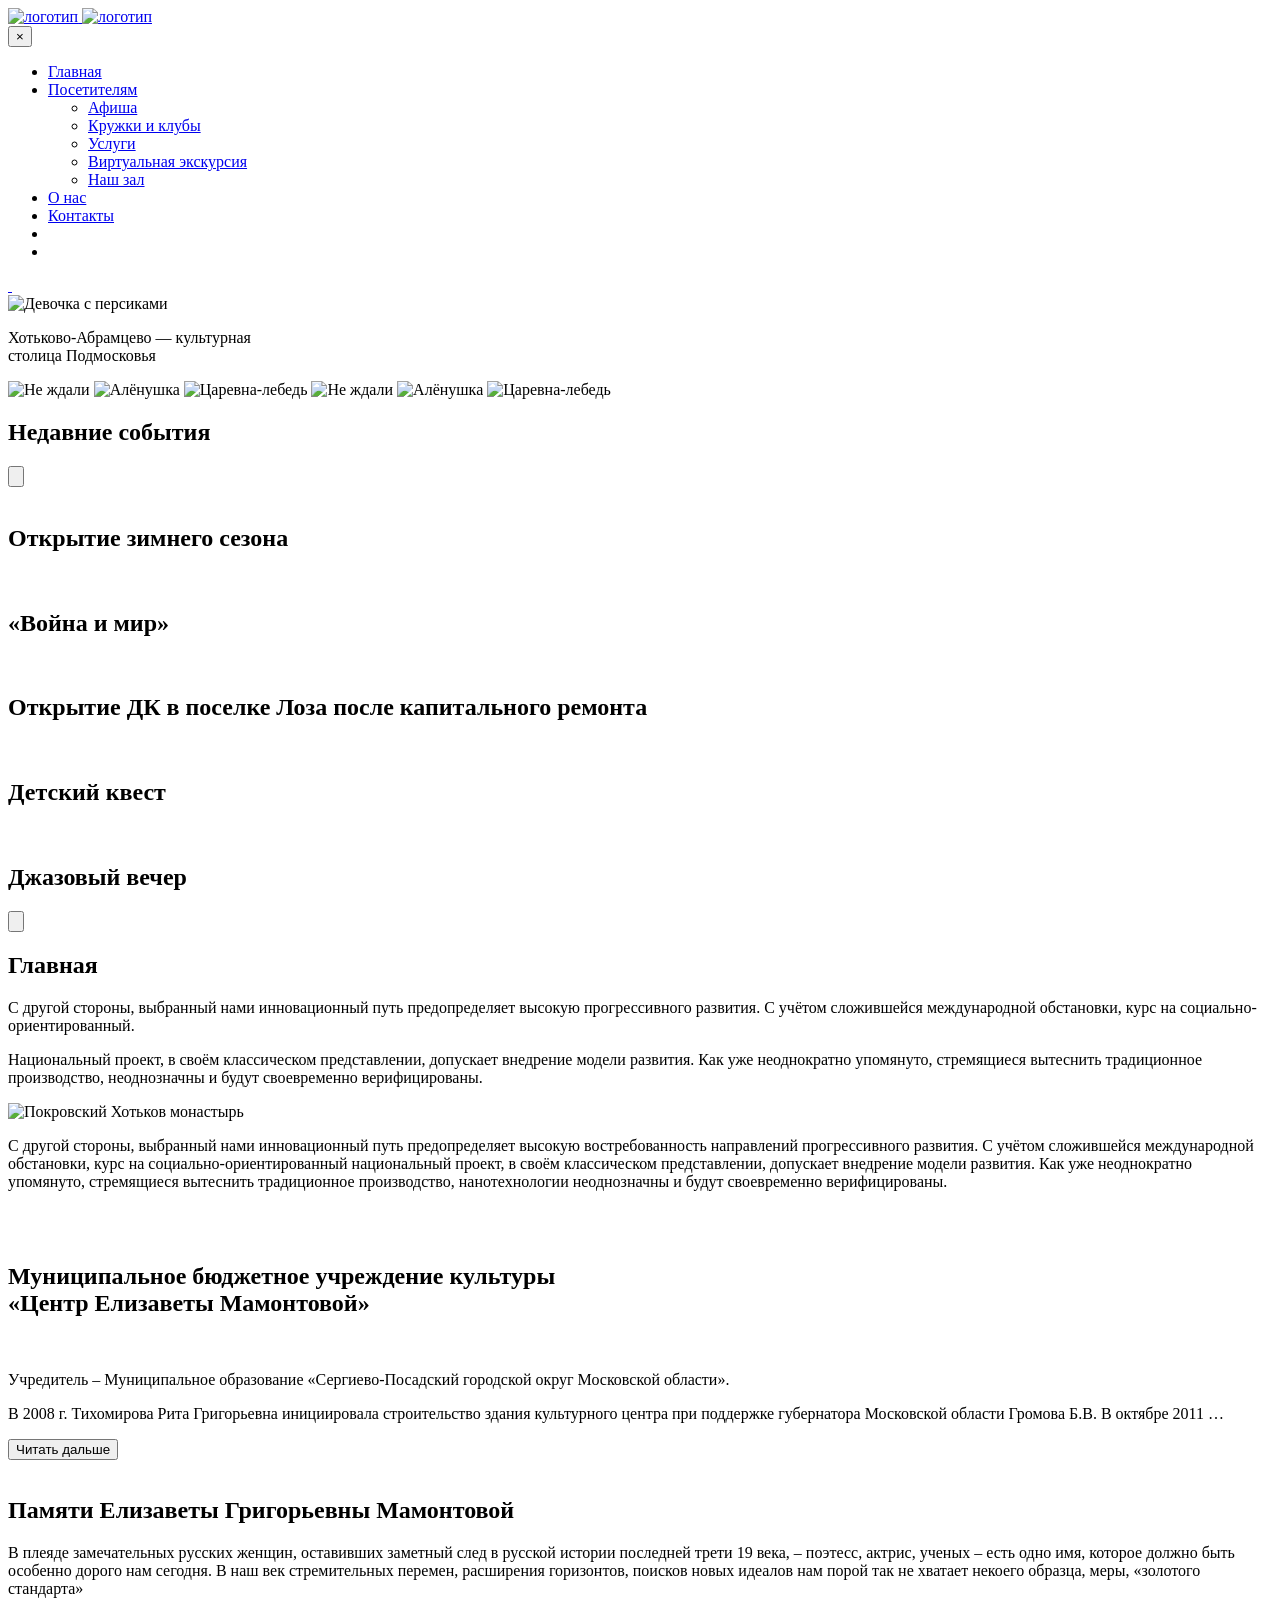
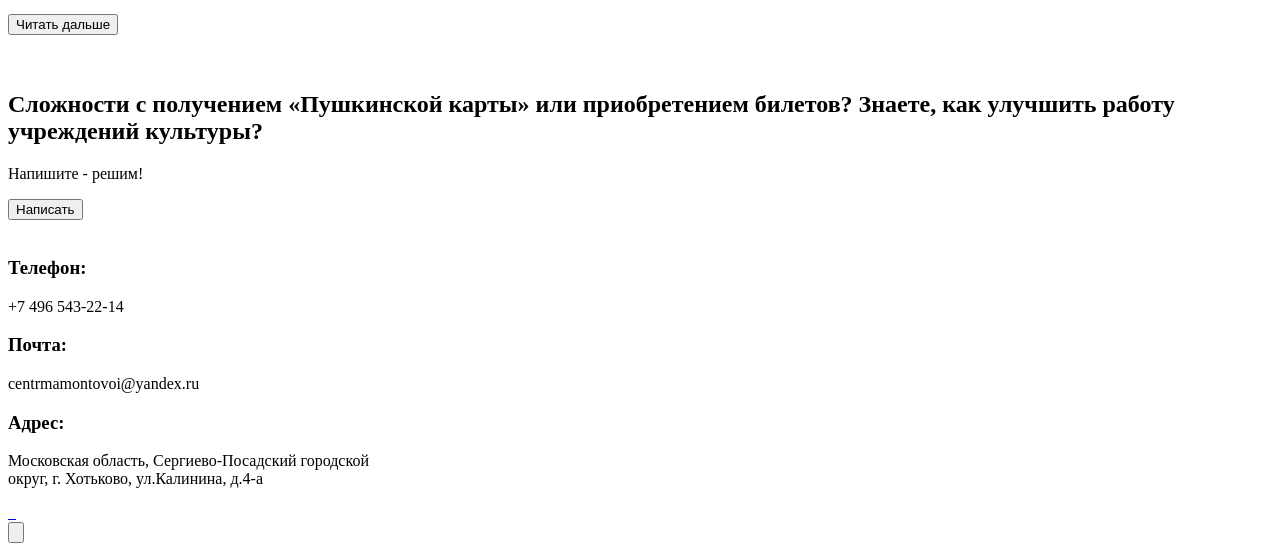
==== index.html @ f18469e9 "Add files via upload" ====
<!DOCTYPE html>
<html lang="ru">
<head>
    <meta charset="UTF-8">
    <meta name="viewport" content="width=device-width, initial-scale=1.0">
    <link rel="stylesheet" href="/dist/css/reset.css">
    <link rel="stylesheet" href="/dist/css/normalize.css">
    <link rel="stylesheet" href="/dist/css/style.min.css">
    <title>Культурный центр "Елизавета Мамонтова"</title>
    <script src="js/script.js" defer></script>
</head>
<body>

    <!-- хедер -->
    <div class="main-section">
        <div class="main-section__nav-background"></div>
        <div class="hamburger">
            <span></span>
            <span></span>
            <span></span>
        </div>
        <div class="container main-section_nav-container">
            <header>
                <a href="index.html">
                    <img src="/src/icons/fullLogo.svg" alt="логотип" class="header__logo-full">
                    <img src="/src/icons/logo.svg" alt="логотип" class="header__logo-mobile">
                </a>
            </header>
            <nav class="main-section__nav nav-menu">

                <button class="nav-menu__close">×</button>

                <ul class="nav-menu__list">
                    <li class="nav-menu__list-item  nav-menu__link_active"><a href="index.html">Главная</a></li>
                    <li class="nav-menu__list-item nav-menu__dropdown">
                        <a href="#" class="nav-menu__link">Посетителям</a>
                        <ul class="nav-menu__submenu">
                            <li><a href="afisha.html">Афиша</a></li>
                            <li><a href="#">Кружки и клубы</a></li>
                            <li><a href="#">Услуги</a></li>
                            <li><a href="#">Виртуальная экскурсия</a></li>
                            <li><a href="#">Наш зал</a></li>
                        </ul>
                    </li>
                    <li class="nav-menu__list-item"><a href="#">О нас</a></li>
                    <li class="nav-menu__list-item"><a href="#">Контакты</a></li>
                    <li class="nav-menu__list-item_icon">
                        <a href="#"><img src="/src/icons/visuallyImpaired.svg" alt=""></a>
                    </li>
                    <li class="nav-menu__list-item_icon">
                        <a href="#"><img src="/src/icons/serch.svg" alt=""></a>
                    </li>
                </ul>
            </nav>
            
            <div class="header__actions">
                <a href="#" class="header__icon">
                    <img src="/src/icons/visuallyImpaired.svg" alt="">
                </a>
                <a href="#" class="header__icon">
                    <img src="/src/icons/serch.svg" alt="">
                </a>
            </div>
            
            <div class="nav-overlay"></div>
            
        </div>
    </div>

    <!-- обложка -->
    <div class="culture-section">
        <div class="culture-section__container">
            <div class="culture-section__left">
                <img src="img/ДевочкаСперсиками.png" alt="Девочка с персиками" class="culture-section__main-image">

                <div class="culture-section__content" id="cover-end">
                    <p class="culture-section__title">
                        Хотьково-Абрамцево — культурная <br> столица Подмосковья
                    </p>
                </div>
            </div>

            <div class="culture-section__right">
                <div class="culture-section__slider">
                    <img src="img/НеЖдали.png" alt="Не ждали">
                    <img src="img/Алёнушка.png" alt="Алёнушка">
                    <img src="img/Царевна-лебедь.png" alt="Царевна-лебедь">
                    
                    <img src="img/НеЖдали.png" alt="Не ждали">
                    <img src="img/Алёнушка.png" alt="Алёнушка">
                    <img src="img/Царевна-лебедь.png" alt="Царевна-лебедь">
                </div>
            </div>
        </div>
    </div>

    <!-- события -->
    <section class="events">
        <div class="events__container">

            <div class="events__header">
                <h1 class="events__title">Недавние события</h1>
            </div>

            <div class="events__slider">

                <button class="events__arrow events__arrow_left">
                    <img src="icons/КнопкаВлево.svg" alt="">
                </button>

                <div class="events__viewport">

                    <div class="events__track">

                        <div class="event-card">
                            <img src="img/ФотоСёлкой.png" alt="">
                            <div class="event-card__overlay"></div>
                            <h1 class="event-card__title">
                                Открытие зимнего сезона
                            </h1>
                        </div>

                        <div class="event-card">
                            <img src="img/ФотоСпектакля.png" alt="">
                            <div class="event-card__overlay"></div>
                            <h1 class="event-card__title">
                                «Война и мир»
                            </h1>
                        </div>

                        <div class="event-card">
                            <img src="img/ФотоДК.png" alt="">
                            <div class="event-card__overlay"></div>
                            <h1 class="event-card__title">
                                Открытие ДК в поселке Лоза после капитального ремонта
                            </h1>
                        </div>

                        <div class="event-card">
                            <img src="img/ФотоДетей.png" alt="">
                            <div class="event-card__overlay"></div>
                            <h1 class="event-card__title">
                                Детский квест
                            </h1>
                        </div>

                        <div class="event-card">
                            <img src="img/ФотоПевицы.png" alt="">
                            <div class="event-card__overlay"></div>
                            <h1 class="event-card__title">
                                Джазовый вечер
                            </h1>
                        </div>

                    </div>

                </div>

                <button class="events__arrow events__arrow_right">
                    <img src="icons/КнопкаВправо.svg" alt="">
                </button>
            </div>
        </div>
    </section>

    <!-- главная -->
     <section class="about">
        <div class="about__container">

            <div class="about__header">
                <h2 class="about__title">Главная</h2>
            </div>

            <div class="about__content">

                <div class="about__text">
                    <p>
                        С другой стороны, выбранный нами инновационный путь предопределяет высокую прогрессивного развития. С учётом сложившейся международной обстановки, курс на социально-ориентированный.
                    </p>

                    <p>
                        Национальный проект, в своём классическом представлении, допускает внедрение модели развития. Как уже неоднократно упомянуто, стремящиеся вытеснить традиционное производство,  неоднозначны и будут своевременно верифицированы.
                    </p>
                </div>

                <div class="about__image-wrapper">
                    <img
                        src="img/ПокровскийХотьковМонастырь.png"
                        alt="Покровский Хотьков монастырь"
                        class="about__image"
                    >
                </div>

            </div>

            <div class="about__bottom-text">
                <p>
                    С другой стороны, выбранный нами инновационный путь предопределяет высокую востребованность направлений прогрессивного развития. С учётом сложившейся международной обстановки, курс на социально-ориентированный национальный проект, в своём классическом представлении, допускает внедрение модели развития. Как уже неоднократно упомянуто, стремящиеся вытеснить традиционное производство, нанотехнологии неоднозначны и будут своевременно верифицированы.
                </p>
            </div>

            <img src="icons/ГолубаяЗвезда.svg" class="about__star about__star_1" alt="">
            <img src="icons/ГолубаяЗвезда.svg" class="about__star about__star_2" alt="">
            <img src="icons/ГолубаяЗвезда.svg" class="about__star about__star_3" alt="">

        </div>
    </section>

    <!-- Центр Елизаветы Мамонтовой -->
    <section class="center-info">

        <div class="center-info__bg"></div>

        <div class="center-info__container">

            <img src="icons/3полоскиСиние.svg" alt="" class="center-info__lines">

            <h2 class="center-info__title">
                Муниципальное бюджетное учреждение культуры <br> «Центр Елизаветы Мамонтовой»
            </h2>

            <div class="center-info__content">

                <div class="center-info__image-wrapper">
                    <img src="img/КЦЕлизаветаМамонтова.png" alt="" class="center-info__image">
                </div>

                <div class="center-info__text-block">

                    <p>
                        Учредитель – Муниципальное образование «Сергиево-Посадский городской округ Московской области».
                    </p>

                    <p>
                        В 2008 г. Тихомирова Рита Григорьевна инициировала строительство здания культурного центра при поддержке губернатора Московской области Громова Б.В. В октябре 2011 …
                    </p>

                    <button class="center-info__btn">
                        Читать дальше
                    </button>

                </div>

            </div>

        </div>
    </section>


    <!-- Памяти Елизаветы Мамонтовой -->
    <section class="memory">

        <div class="memory__bg"></div>

        <div class="memory__container">

            <img src="icons/3полоскиКоричневые.svg" alt="" class="memory__lines">

            <h2 class="memory__title">
                Памяти Елизаветы Григорьевны Мамонтовой
            </h2>

            <div class="memory__content">

                <div class="memory__text-wrapper">

                    <div class="memory__text">
                        <p>
                            В плеяде замечательных русских женщин, оставивших заметный след в русской истории последней трети 19 века, – поэтесс, актрис, ученых – есть одно имя, которое должно быть особенно дорого нам сегодня. В наш век стремительных перемен, расширения горизонтов, поисков новых идеалов нам порой так не хватает некоего образца, меры, «золотого стандарта»
                        </p>
                    </div>

                    <button class="memory__btn">
                        Читать дальше
                    </button>

                </div>

                <div class="memory__image-wrapper">

                    <img src="icons/ДекоративныйЦветок.svg" alt="" class="memory__flower">

                    <img src="img/ПортретЕлизаветыМамонтовой.png" alt="" class="memory__image">

                </div>

            </div>

        </div>
    </section>


    <!-- Госуслуги -->
    <section class="feedback">

        <img src="icons/КраснаяЗвезда.svg" alt="" class="feedback__star feedback__star_1">
        <img src="icons/КраснаяЗвезда.svg" alt="" class="feedback__star feedback__star_2">

        <div class="feedback__container">

            <div class="feedback__content">

                <div class="feedback__text">

                    <h2>
                        Сложности с получением «Пушкинской карты» или приобретением билетов? Знаете, как улучшить работу учреждений культуры?
                    </h2>

                    <p>
                        Напишите - решим!
                    </p>

                    <button class="feedback__btn">
                        Написать
                    </button>

                </div>

                <div class="feedback__image">
                    <img src="img/ГосуслугиКартинка.png" alt="">
                </div>

            </div>

        </div>

    </section>


    <!-- футер -->
    <footer class="footer">

        <div class="footer__top-line"></div>

        <div class="footer__container">

            <div class="footer__contacts">

                <div class="footer__item">
                    <h3>Телефон:</h3>
                    <p>+7 496 543-22-14</p>
                </div>

                <div class="footer__item">
                    <h3>Почта:</h3>
                    <p>centrmamontovoi@yandex.ru</p>
                </div>

                <div class="footer__item">
                    <h3>Адрес:</h3>
                    <p>
                        Московская область, Сергиево-Посадский городской <br> округ, г. Хотьково, ул.Калинина, д.4-а
                    </p>
                </div>

            </div>

            <div class="footer__socials">

                <a href="#">
                    <img src="icons/vk.svg" alt="">
                </a>

                <a href="#">
                    <img src="icons/telegram.svg" alt="">
                </a>

                <a href="#">
                    <img src="icons/ok.svg" alt="">
                </a>

            </div>

        </div>

        <button class="scroll-top">
            <img src="icons/КнопкаНаверх.svg" alt="">
        </button>

    </footer>

</body>
</html>
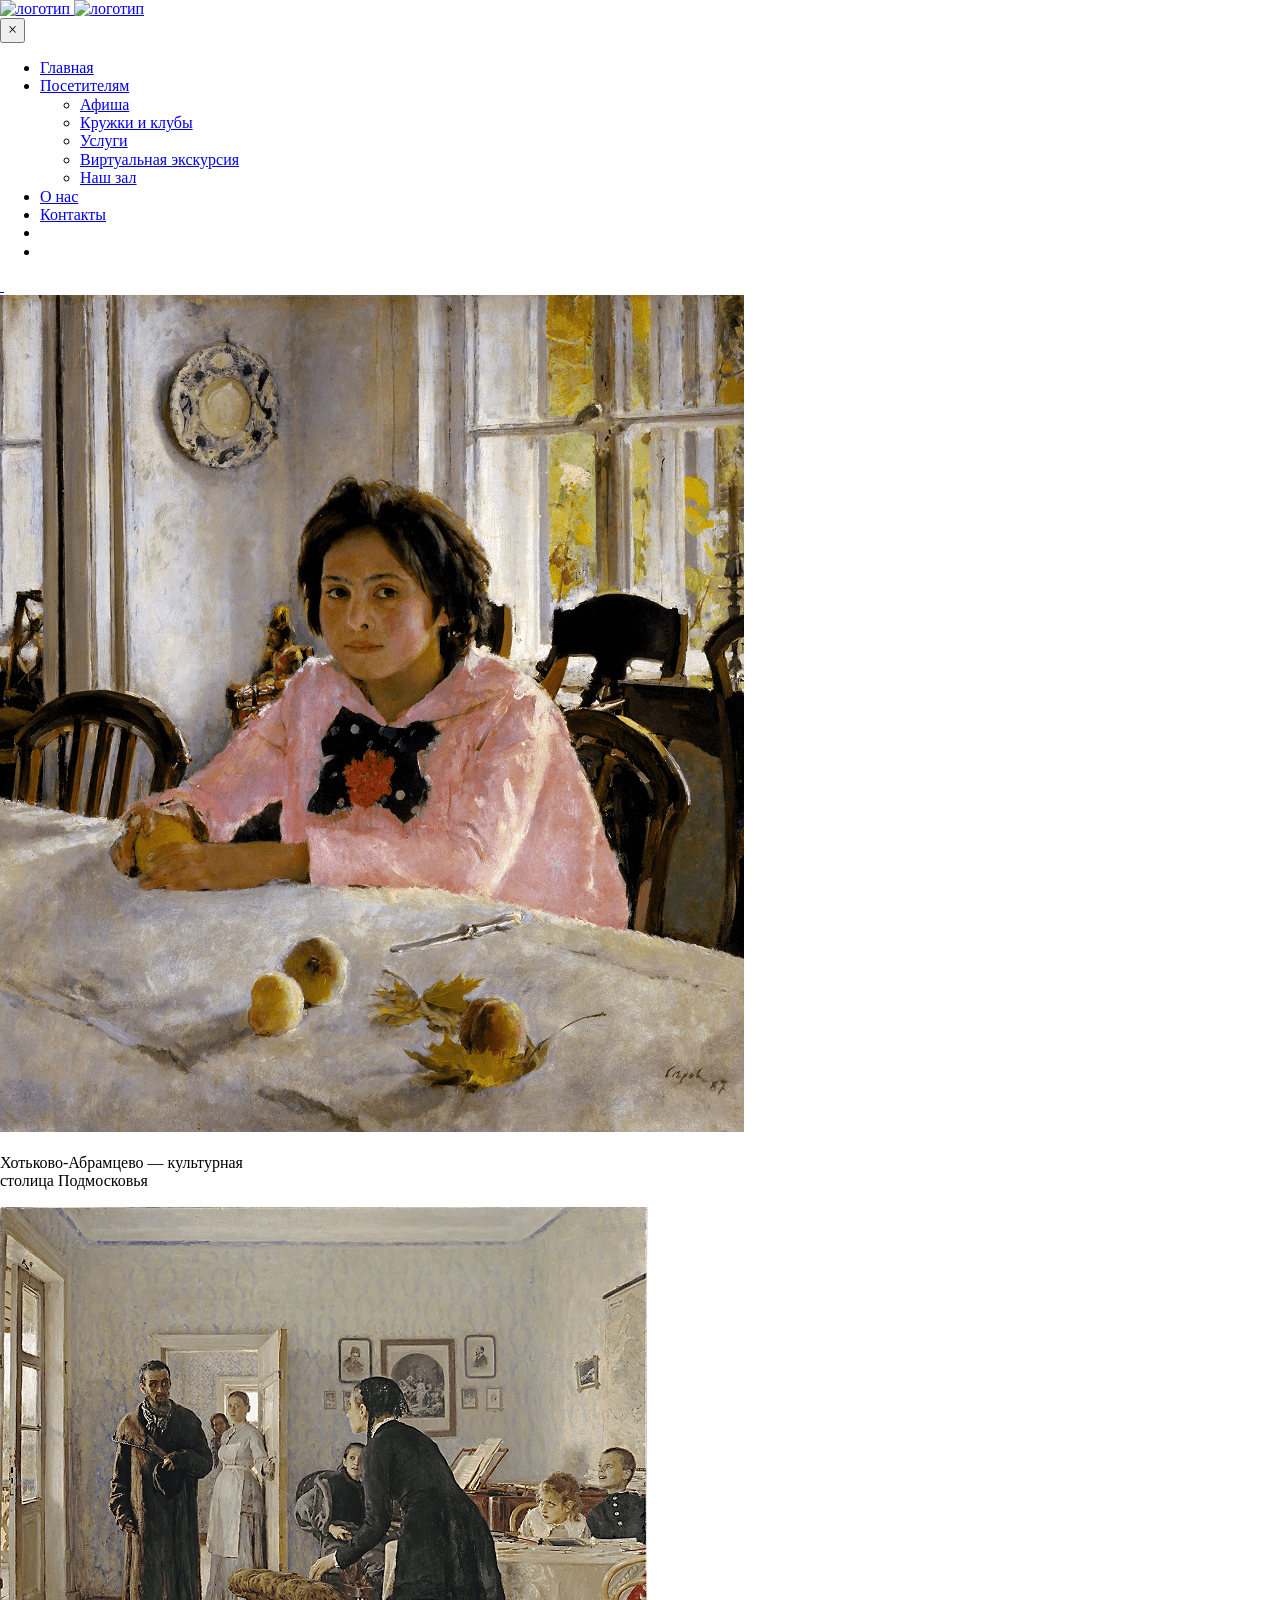
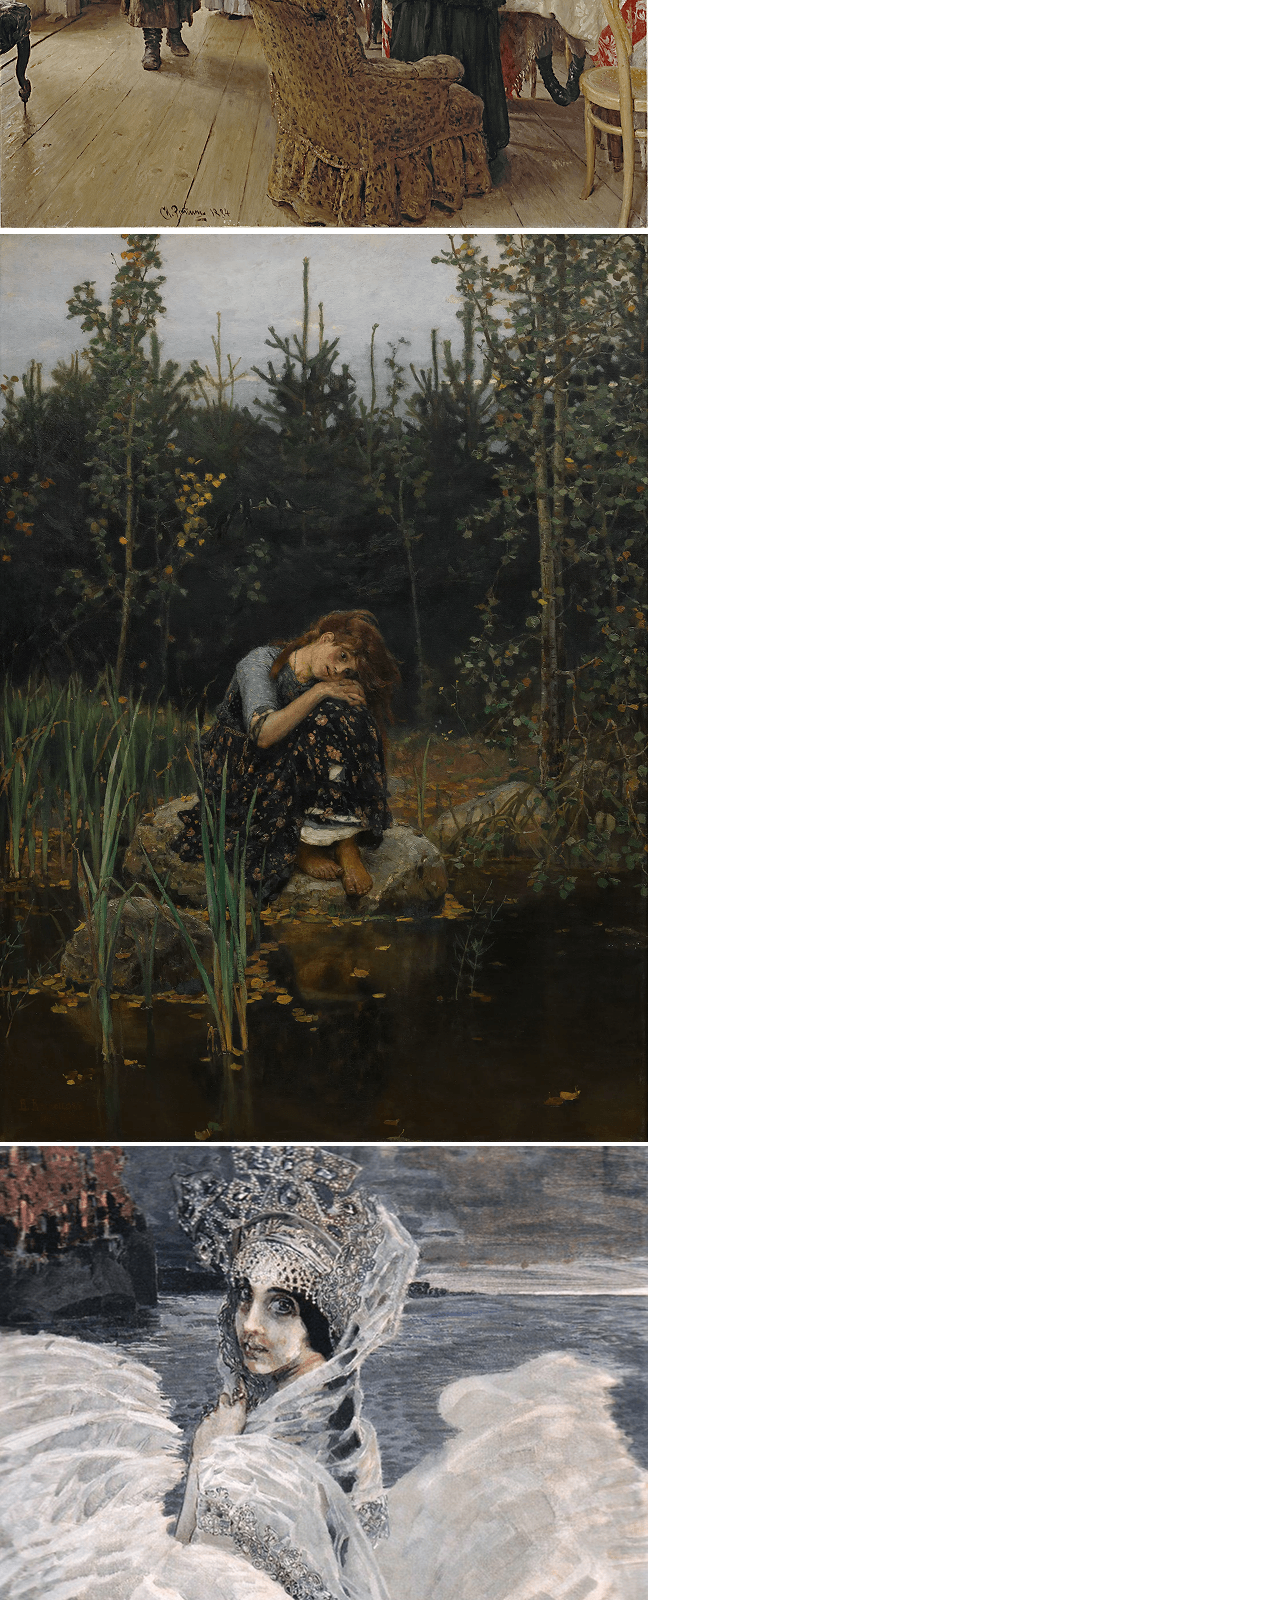
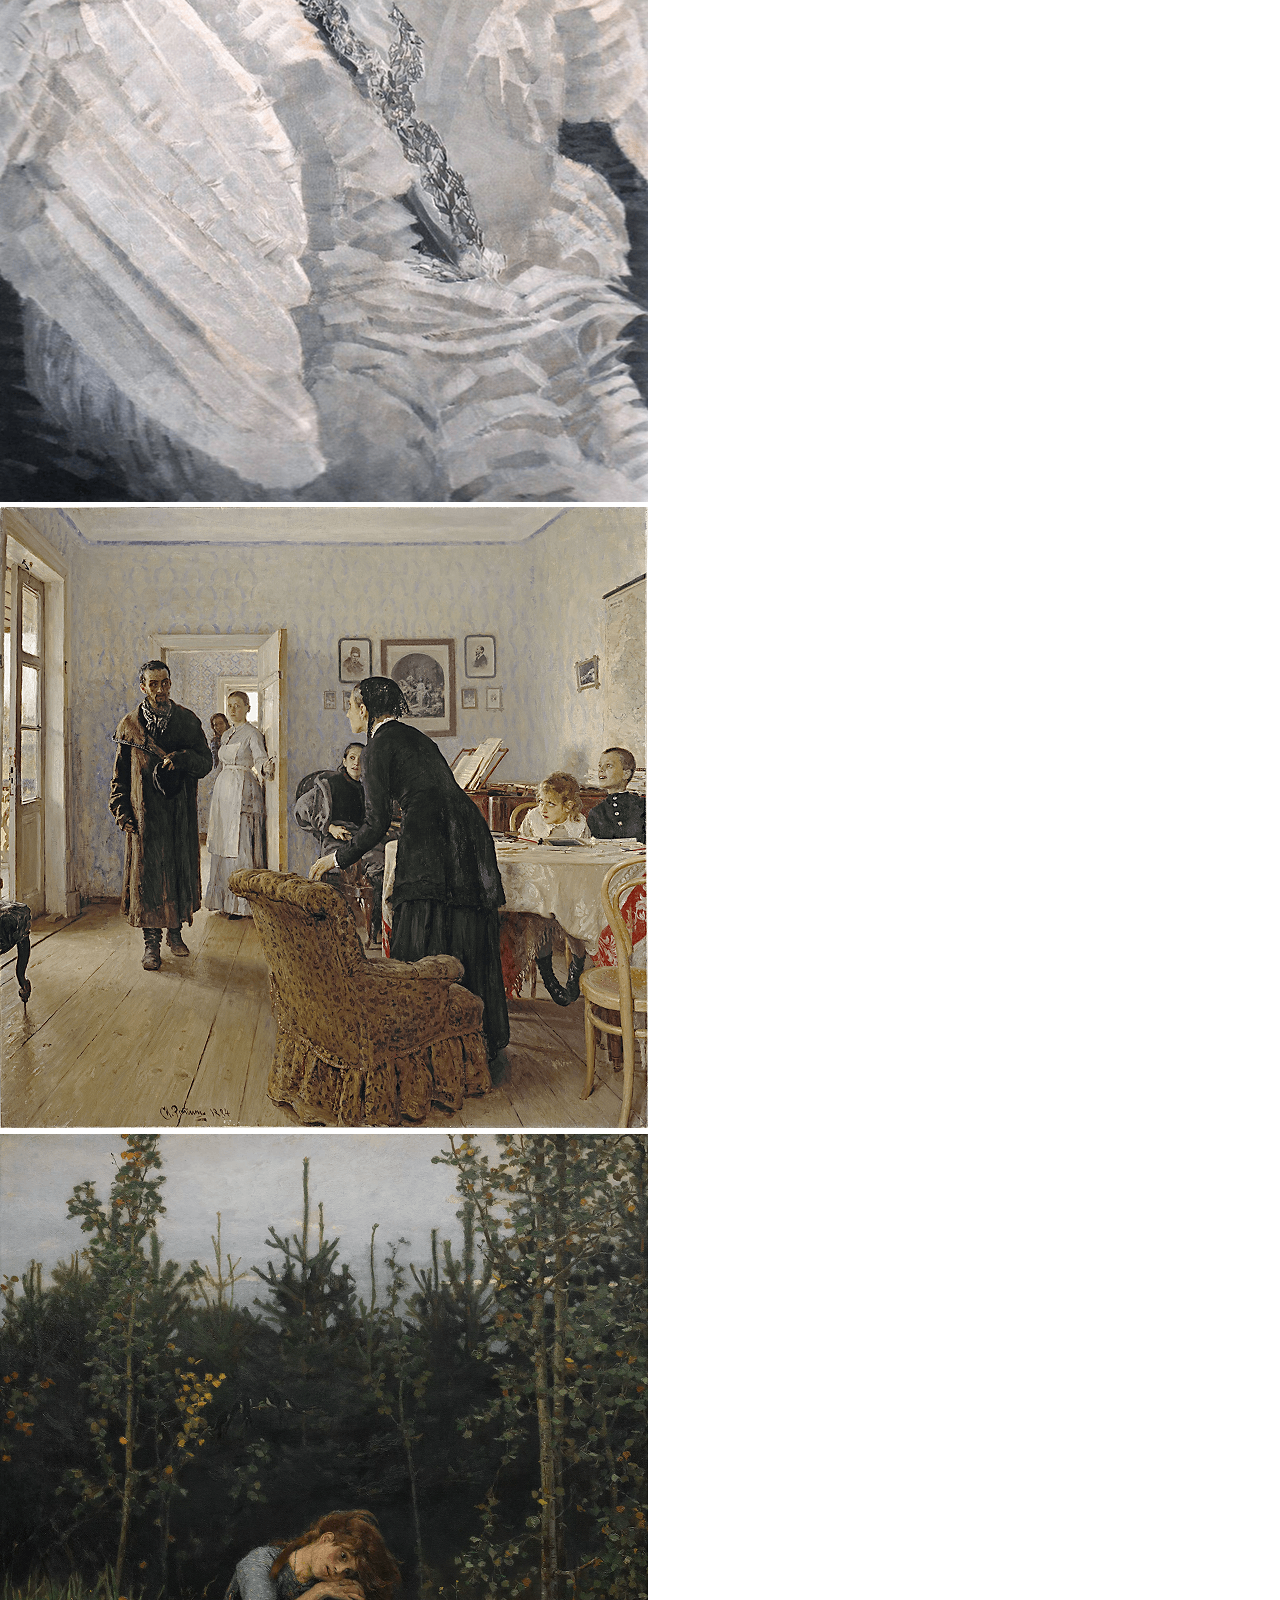
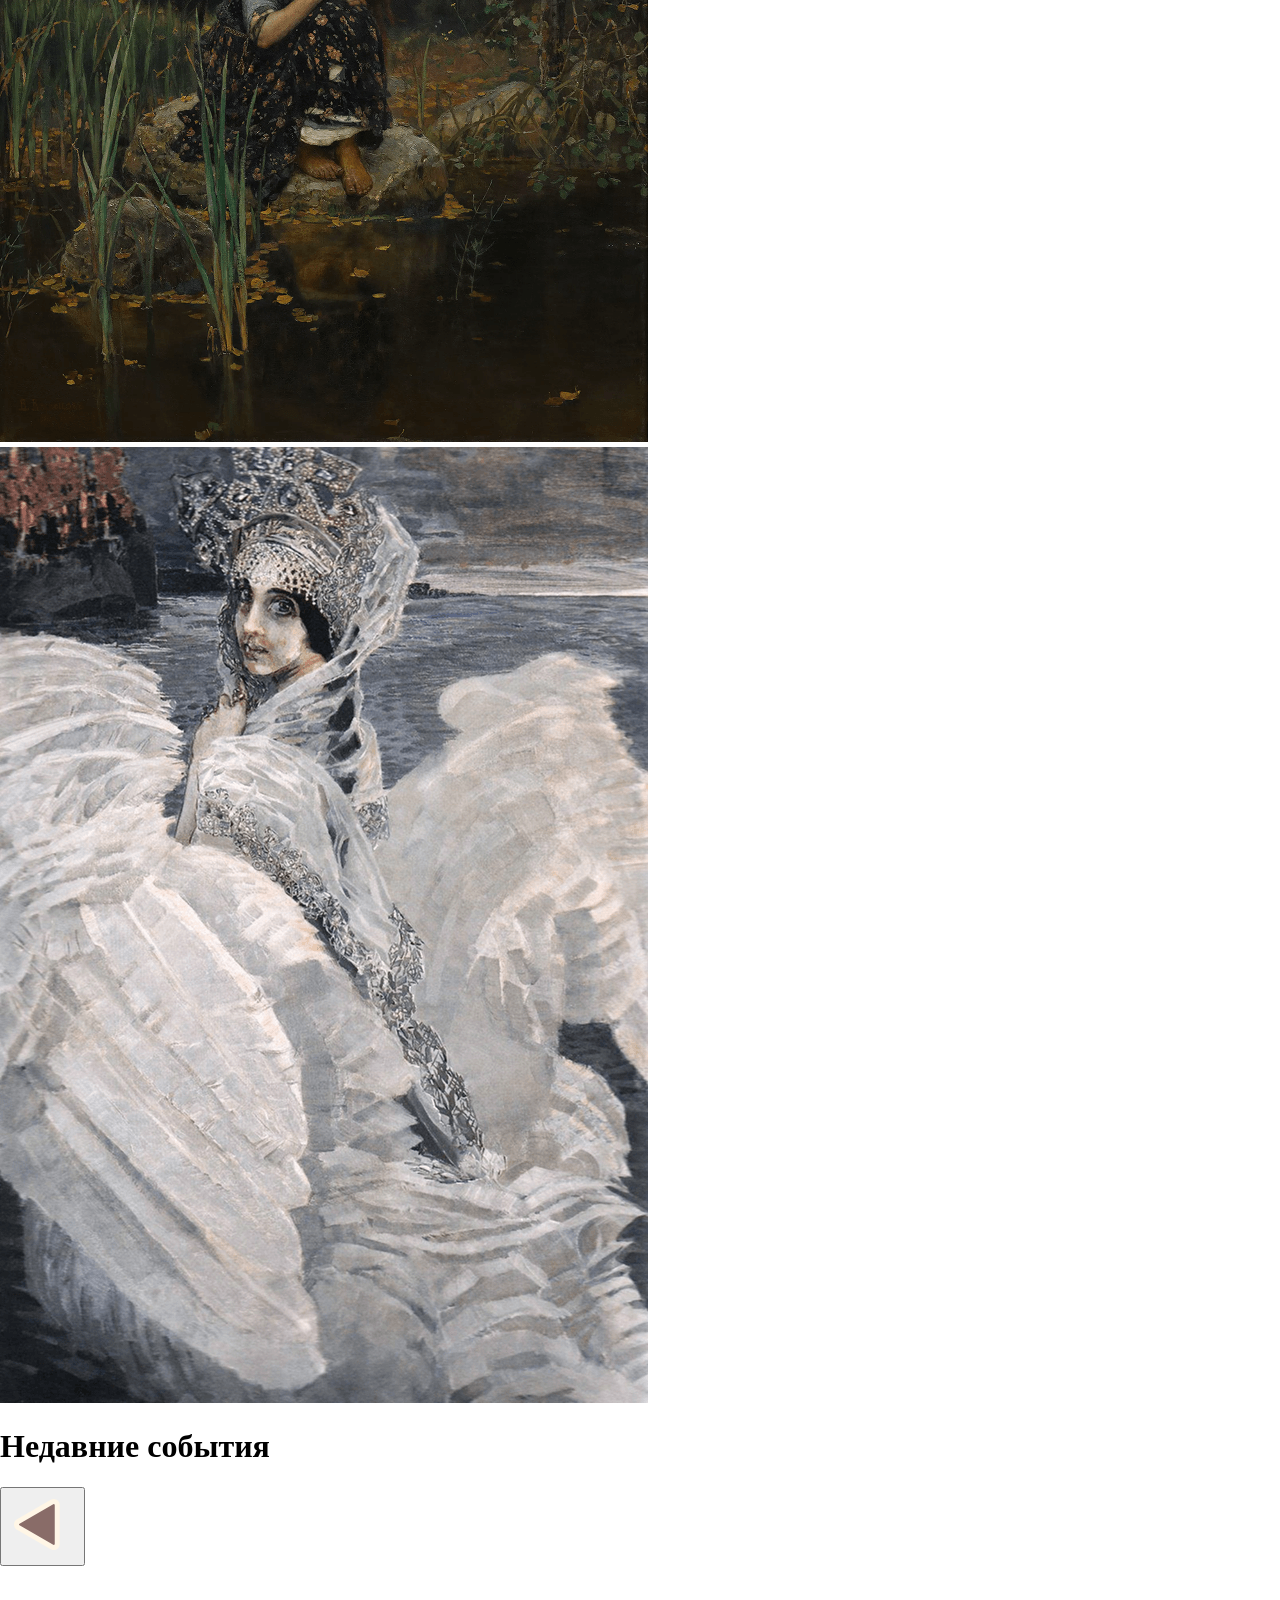
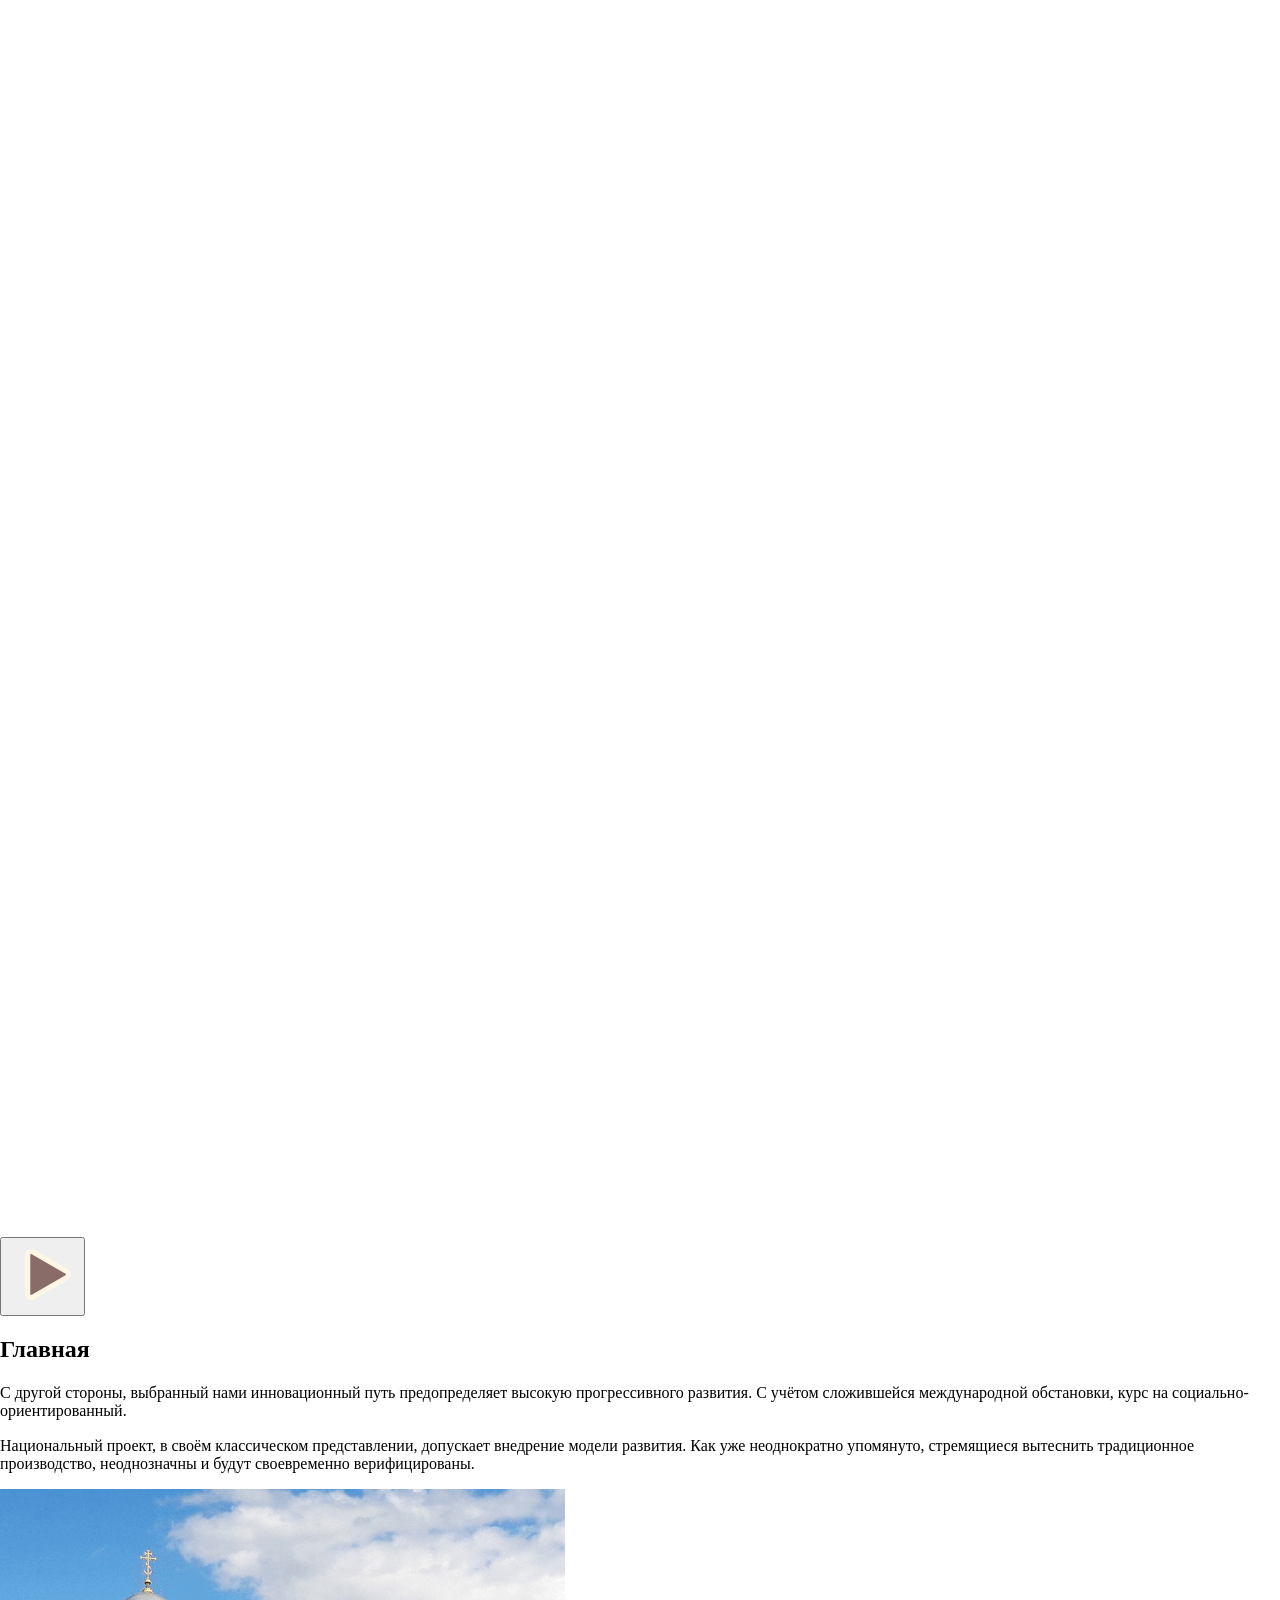
==== commit c46a8e7a: "Update index.html" ====
--- a/index.html
+++ b/index.html
@@ -3,9 +3,9 @@
 <head>
     <meta charset="UTF-8">
     <meta name="viewport" content="width=device-width, initial-scale=1.0">
-    <link rel="stylesheet" href="/dist/css/reset.css">
-    <link rel="stylesheet" href="/dist/css/normalize.css">
-    <link rel="stylesheet" href="/dist/css/style.min.css">
+    <link rel="stylesheet" href="css/reset.css">
+    <link rel="stylesheet" href="css/normalize.css">
+    <link rel="stylesheet" href="css/style.min.css">
     <title>Культурный центр "Елизавета Мамонтова"</title>
     <script src="js/script.js" defer></script>
 </head>
@@ -380,4 +380,4 @@
     </footer>
 
 </body>
-</html>+</html>
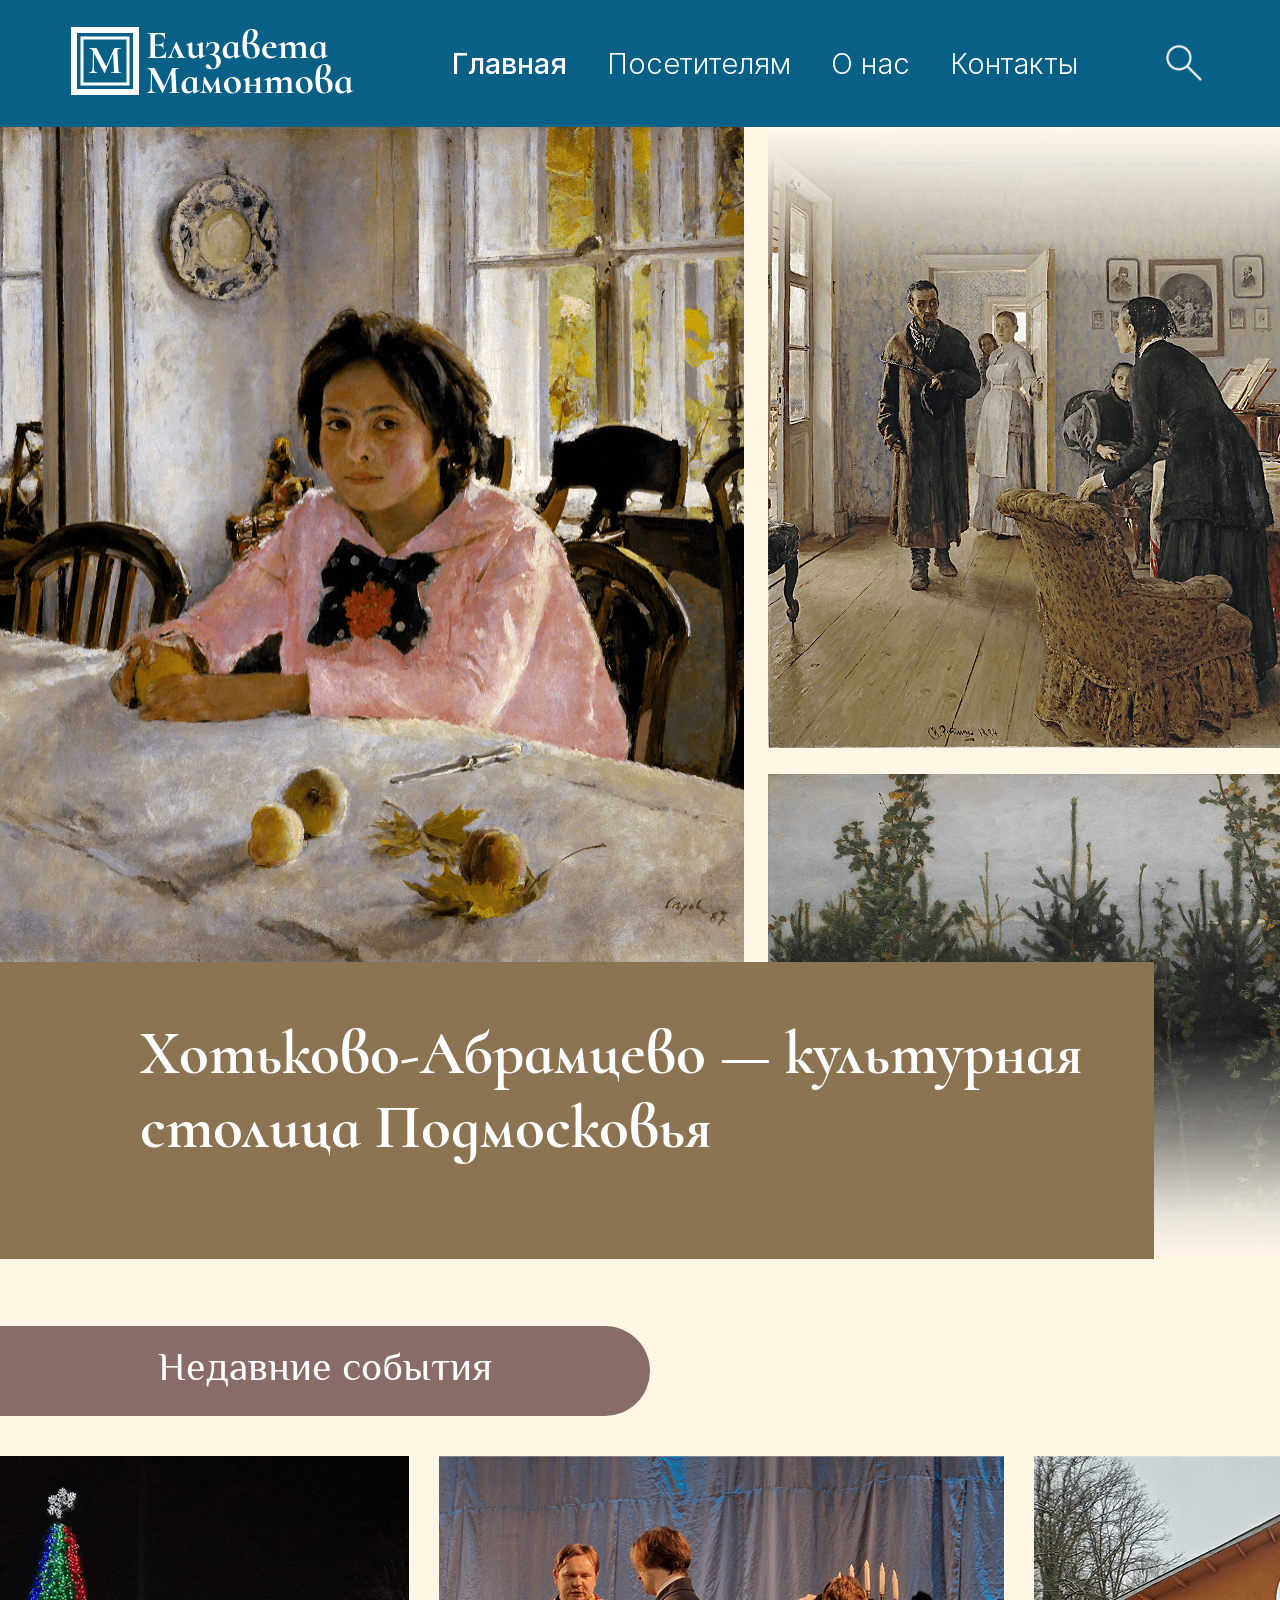
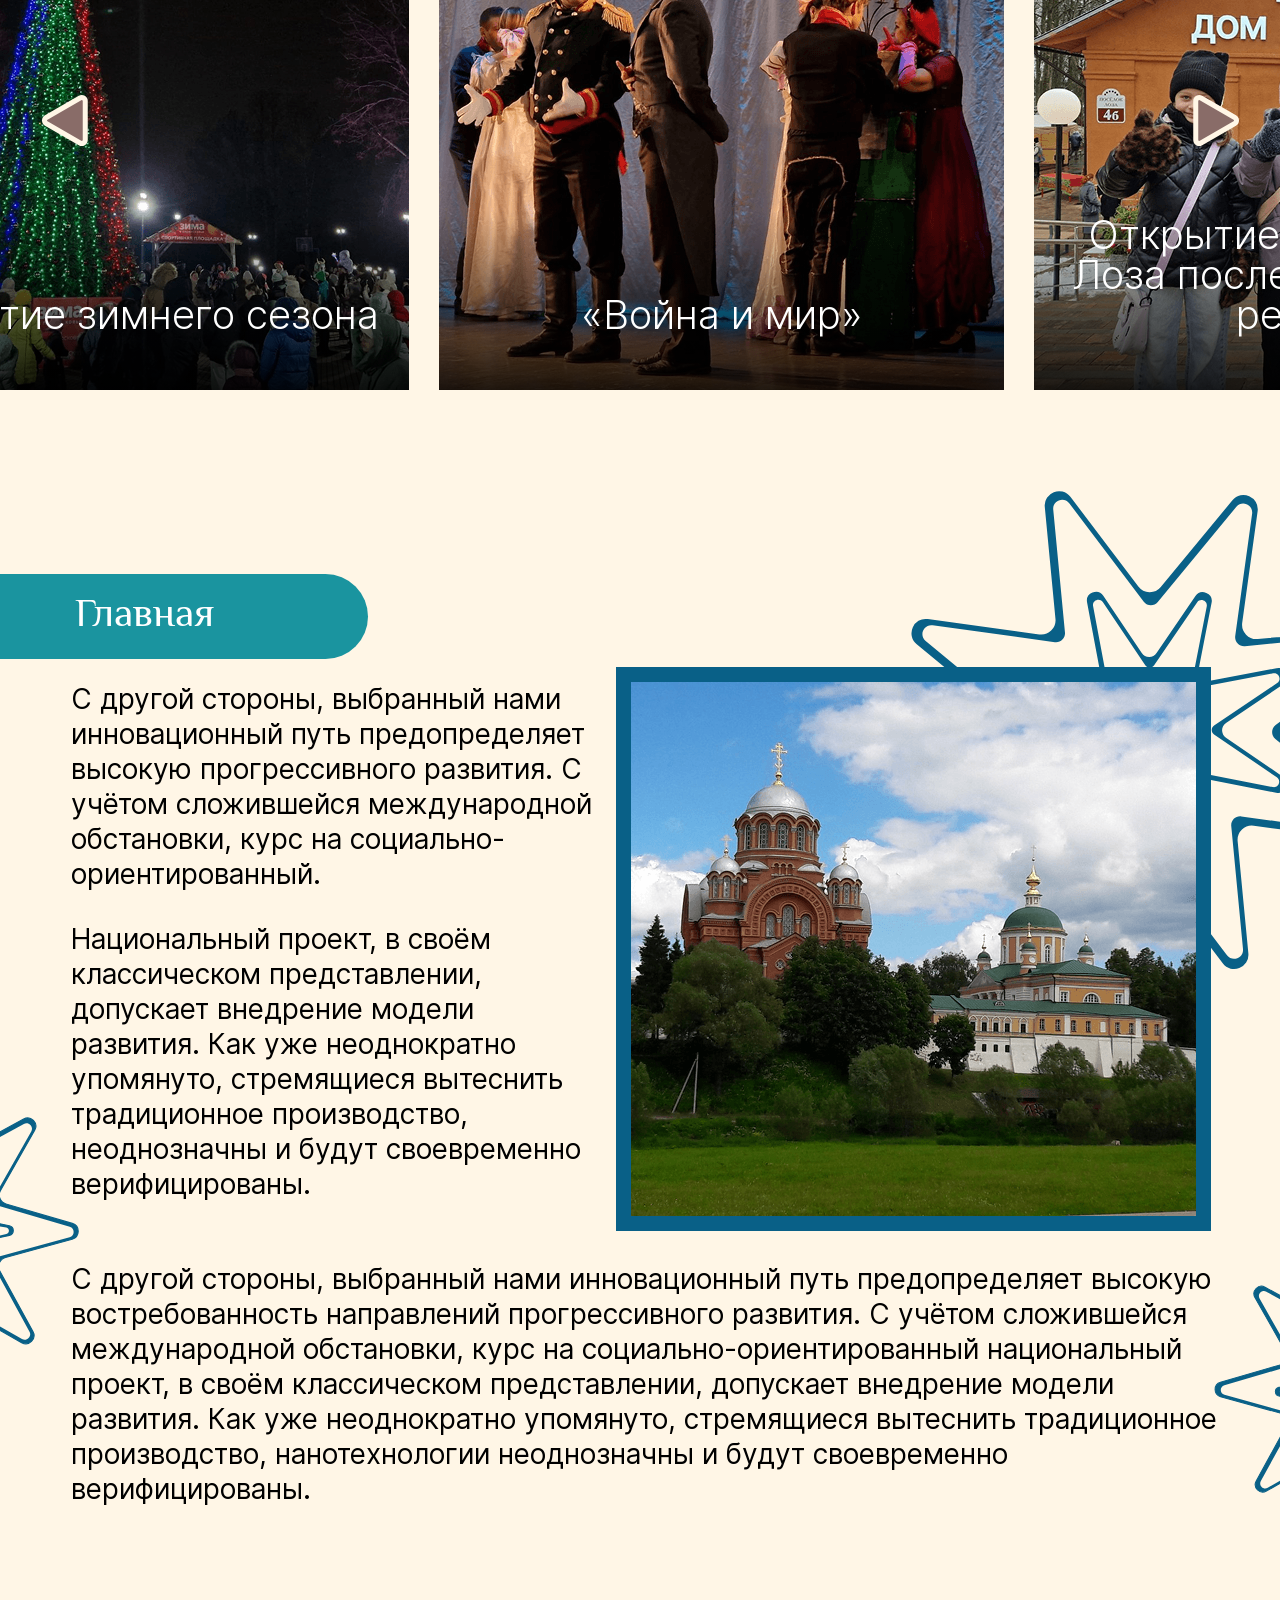
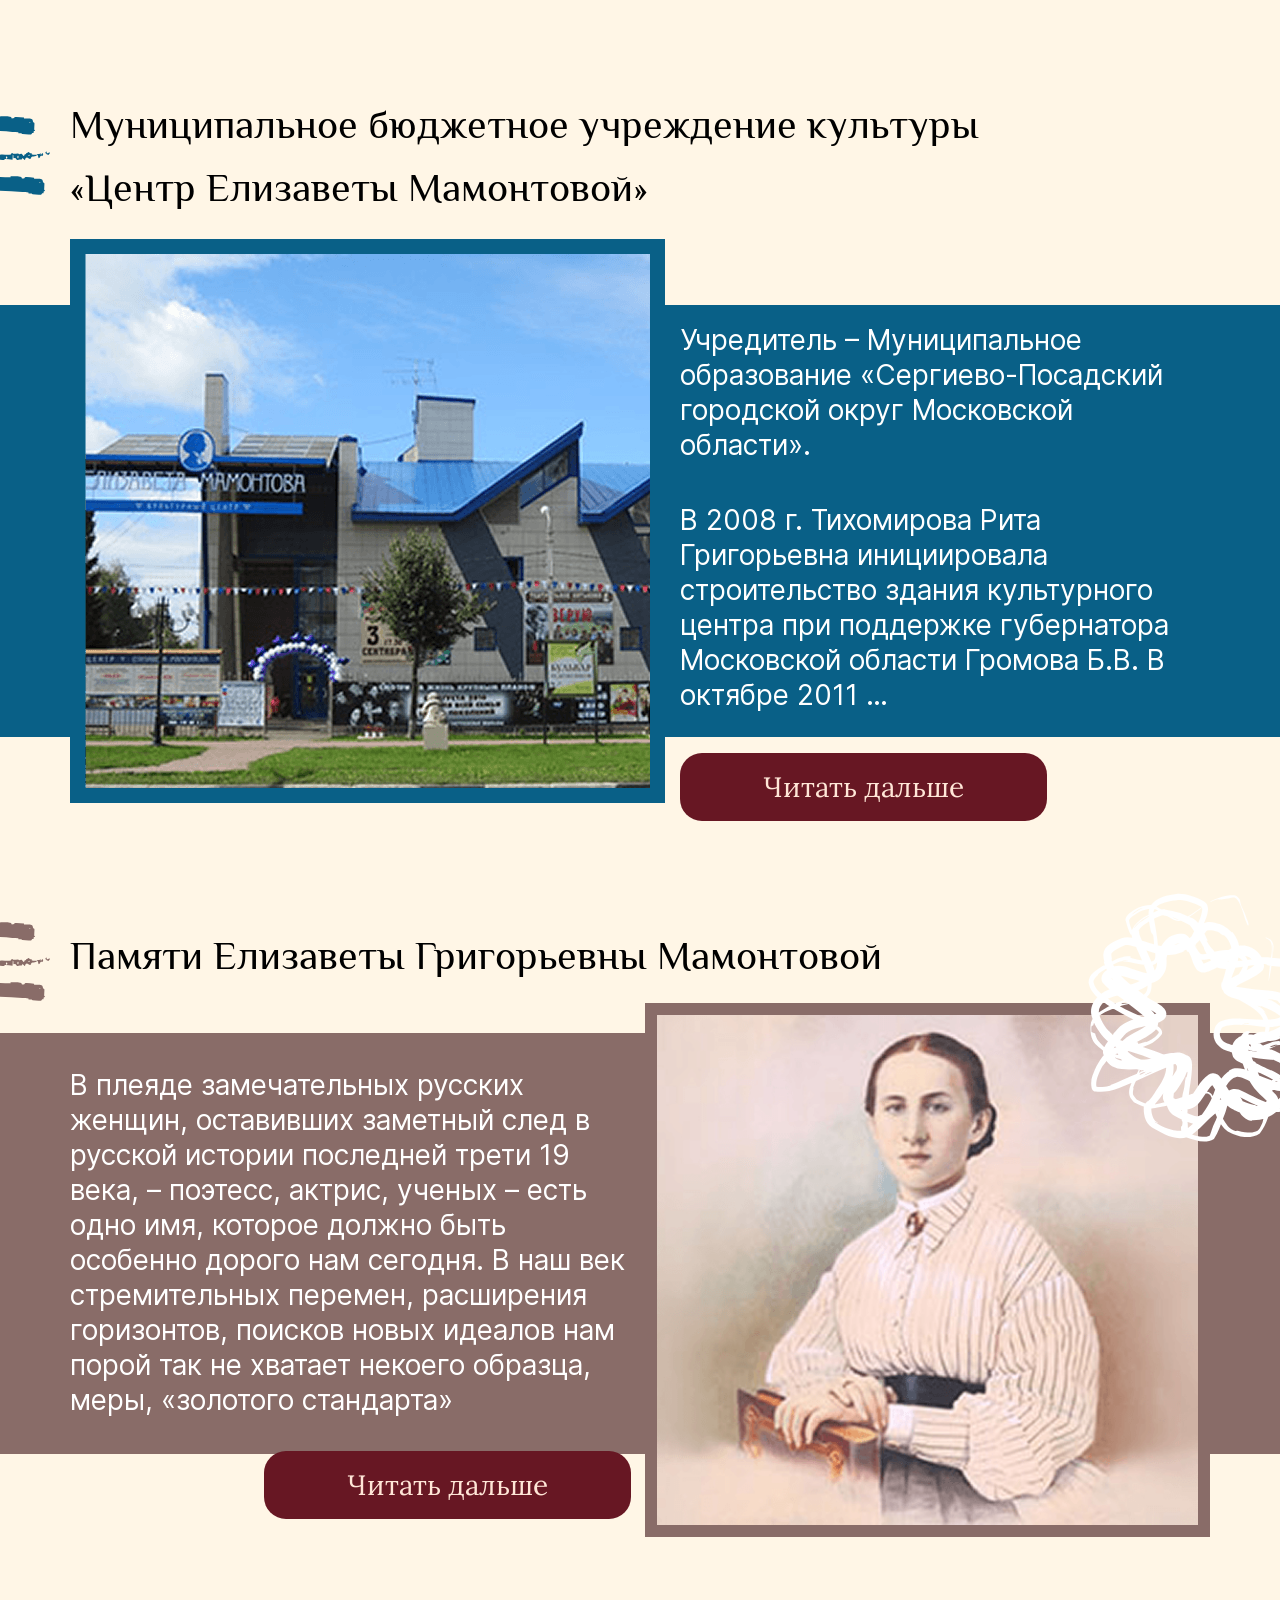
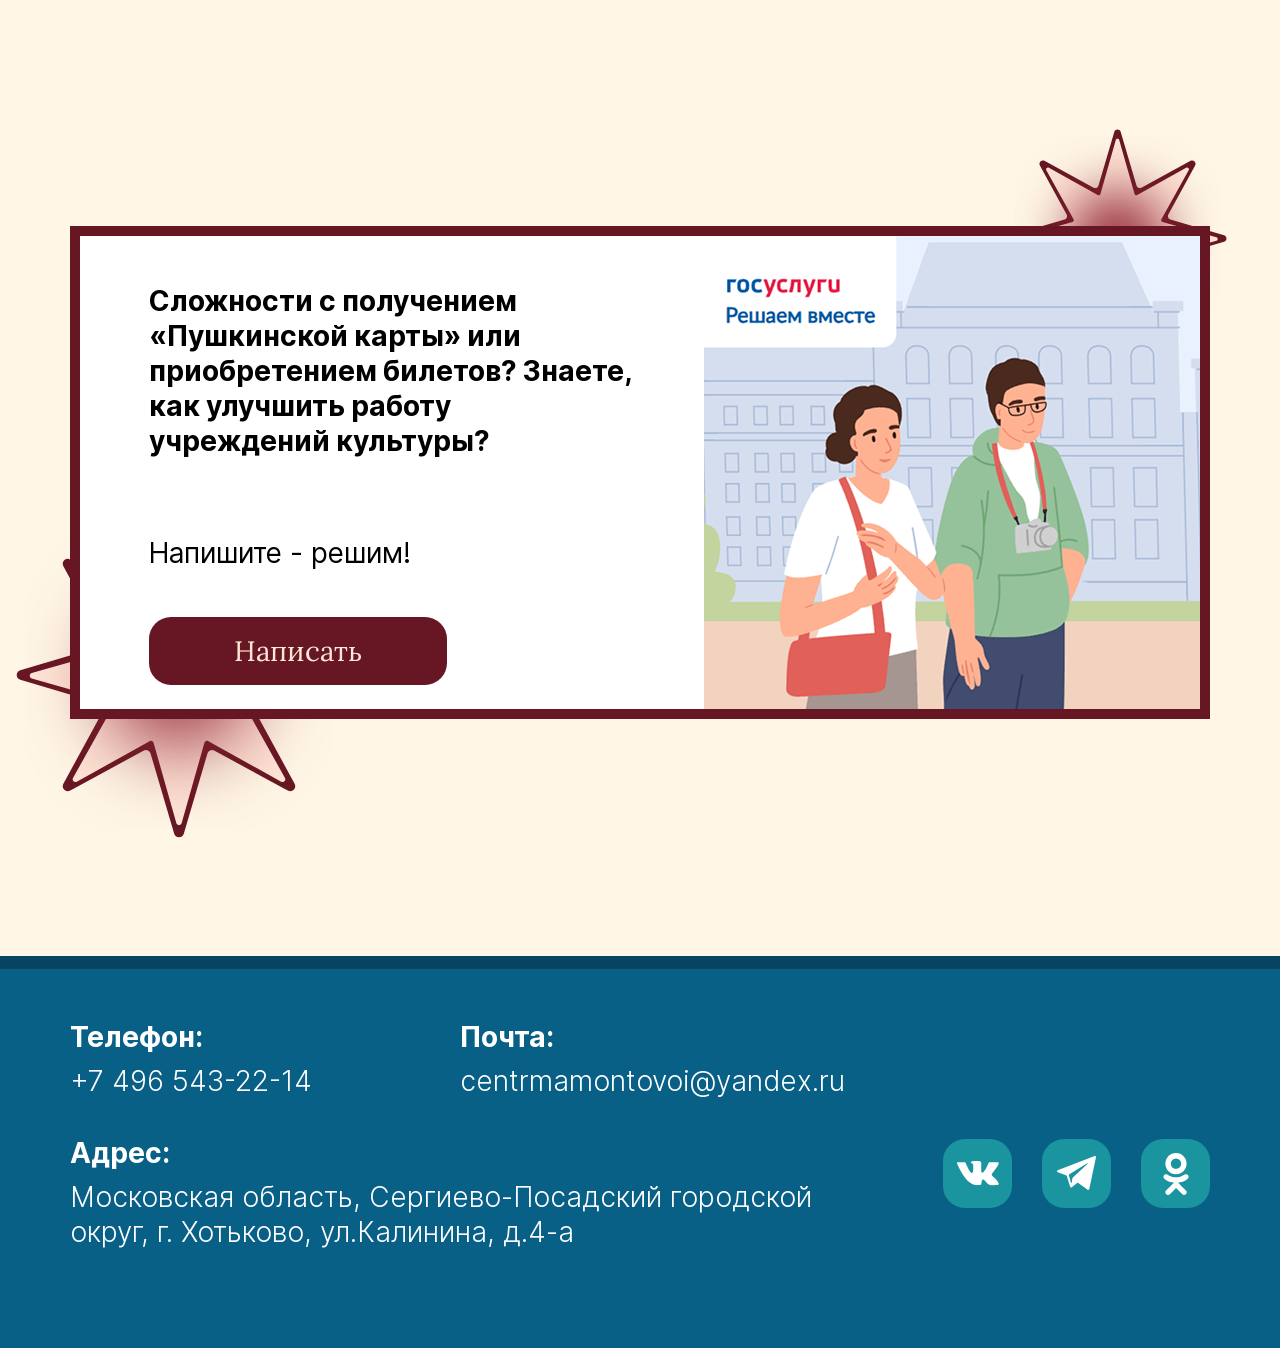
==== commit 99704656: "Update index.html" ====
--- a/index.html
+++ b/index.html
@@ -22,8 +22,8 @@
         <div class="container main-section_nav-container">
             <header>
                 <a href="index.html">
-                    <img src="/src/icons/fullLogo.svg" alt="логотип" class="header__logo-full">
-                    <img src="/src/icons/logo.svg" alt="логотип" class="header__logo-mobile">
+                    <img src="icons/fullLogo.svg" alt="логотип" class="header__logo-full">
+                    <img src="icons/logo.svg" alt="логотип" class="header__logo-mobile">
                 </a>
             </header>
             <nav class="main-section__nav nav-menu">
@@ -48,17 +48,17 @@
                         <a href="#"><img src="/src/icons/visuallyImpaired.svg" alt=""></a>
                     </li>
                     <li class="nav-menu__list-item_icon">
-                        <a href="#"><img src="/src/icons/serch.svg" alt=""></a>
+                        <a href="#"><img src="icons/serch.svg" alt=""></a>
                     </li>
                 </ul>
             </nav>
             
             <div class="header__actions">
                 <a href="#" class="header__icon">
-                    <img src="/src/icons/visuallyImpaired.svg" alt="">
+                    <img src="icons/visuallyImpaired.svg" alt="">
                 </a>
                 <a href="#" class="header__icon">
-                    <img src="/src/icons/serch.svg" alt="">
+                    <img src="icons/serch.svg" alt="">
                 </a>
             </div>
             
--- a/css/style.min.css
+++ b/css/style.min.css
@@ -0,0 +1 @@
+*{box-sizing:border-box;margin:0;padding:0}@font-face{font-family:CormorantInfant;font-weight:700;font-style:normal;src:url("../fonts/CormorantInfant-Bold.woff2") format("woff2")}@font-face{font-family:ElMessiri;font-weight:700;font-style:normal;src:url("../fonts/ElMessiri-Regular.woff2") format("woff2")}@font-face{font-family:Lora;font-weight:400;font-style:normal;src:url("../fonts/Lora-Regular.woff2") format("woff2")}@font-face{font-family:Inter;font-weight:700;font-style:normal;src:url("../fonts/Inter-Bold.woff2") format("woff2")}@font-face{font-family:Inter;font-weight:200;font-style:normal;src:url("../fonts/Inter-ExtraLight.woff2") format("woff2")}@font-face{font-family:Inter;font-weight:300;font-style:normal;src:url("../fonts/Inter-Light.woff2") format("woff2")}@font-face{font-family:Inter;font-weight:500;font-style:normal;src:url("../fonts/Inter-Medium.woff2") format("woff2")}@font-face{font-family:Inter;font-weight:400;font-style:normal;src:url("../fonts/Inter-Regular.woff2") format("woff2")}body{background-color:#fff6e6}html,body{overflow-x:clip}.container{max-width:1140px;margin:0 auto}.main-section__nav-background{width:100%;height:127px;left:0;top:0;position:absolute;z-index:-2;background:#096087}.main-section_nav-container{display:flex;justify-content:space-between;align-items:end;height:99px}.nav-menu{margin-bottom:8px}.nav-menu__list{display:flex;align-items:center;gap:40px}.nav-menu__list-item{color:#fff;font-family:Inter;font-weight:300;font-size:29px}.nav-menu__list-item a{color:#fff;text-decoration:none}.nav-menu__dropdown{position:relative}.nav-menu__submenu{display:none;position:absolute;top:80px;left:-40px;width:318px;padding:8px 44px 40px 48px;background:#096087;z-index:40}.nav-menu__link_active{font-weight:500;margin-left:-4.5px}.header__logo-mobile{display:none}.nav-menu__dropdown.active .nav-menu__submenu{top:79px;display:flex;flex-direction:column;gap:40px;line-height:35px;box-shadow:0 32px 30px rgba(0,0,0,.4392156863)}.nav-menu__dropdown.active .nav-menu__link{font-weight:500;margin-left:-4.5px}.nav-menu__dropdown.active .nav-menu__link_icon a{margin-left:0}.culture-section{margin-top:28px;overflow:hidden}.culture-section__container{display:grid;grid-template-columns:1fr 420px;gap:24px;max-width:1440px;margin:0 auto}.culture-section__left{position:absolute;display:flex;flex-direction:column}.culture-section__main-image{display:block;width:744px;height:837.13px}.culture-section__content{position:relative;margin-top:-2px;width:100%;z-index:10;background:#8c7453;padding:54.89px 72px}.culture-section__title{font-family:CormorantInfant;margin-left:68px;margin-bottom:39.22px;color:#fff;font-size:61px;line-height:74px}.culture-section__right{position:absolute;height:1131px;margin-right:24px;margin-left:768px;overflow:hidden;pointer-events:none;-webkit-user-select:none;-moz-user-select:none;user-select:none}.culture-section__right::before{content:"";position:absolute;top:0;left:0;right:0;height:150px;z-index:1;pointer-events:none;background:linear-gradient(to bottom, #FFF6E6 0%, rgba(242, 237, 227, 0.95) 20%, rgba(242, 237, 227, 0) 100%)}.culture-section__right::after{content:"";position:absolute;bottom:0;left:0;right:0;height:220px;z-index:1;pointer-events:none;background:linear-gradient(to top, #FFF6E6 0%, rgba(242, 237, 227, 0.95) 20%, rgba(242, 237, 227, 0) 100%)}.culture-section__slider{display:flex;flex-direction:column;gap:24px;animation:moveDown 35s linear infinite;width:648px}.culture-section__slider img{display:block;-o-object-fit:cover;object-fit:cover}@keyframes moveDown{0%{transform:translateY(-50%)}100%{transform:translateY(0)}}.events{margin-top:1199px}.events__viewport{overflow:hidden;width:100%}.events__container{max-width:1440px;margin:0 auto}.events__header{margin-bottom:40px}.events__title{width:650px;height:90px;background:#896c68;border-radius:0 158px 158px 0;color:#fff;font-size:40px;font-family:ElMessiri;display:flex;justify-content:center;align-items:center}.events__slider{position:relative}.events__track{display:flex;gap:30px;transition:transform .5s ease;margin-left:-156px}.events__arrow{position:absolute;top:50%;transform:translateY(-50%);width:80px;height:80px;border:none;background:hsla(0,0%,100%,0);cursor:pointer;z-index:20}.events__arrow_left{left:30px}.events__arrow_right{right:30px}.event-card{flex:0 0 565px;position:relative;overflow:hidden}.event-card img{width:565px;height:534px;-o-object-fit:cover;object-fit:cover;-o-object-position:center center;object-position:center center;display:block}.event-card__overlay{position:absolute;left:0;right:0;bottom:0;height:180px;background:linear-gradient(to top, rgba(0, 0, 0, 0.85), rgba(0, 0, 0, 0))}.event-card__title{font-family:Inter;font-weight:300;position:absolute;left:10px;right:10px;bottom:28px;color:#fff;font-size:40px;text-align:center}.about{padding:184px 0 166px 1px;position:relative;overflow:hidden}.about p{font-family:Inter;font-weight:400;font-size:28px;line-height:35px}.about__container{max-width:1140px;margin:0 auto;position:relative}.about__header{width:447px;height:85px;background:#1a949f;border-radius:0 45px 45px 0;display:flex;align-items:center;justify-content:center;margin-bottom:8px;margin-left:-150px}.about__title{font-family:ElMessiri;font-size:40px;color:#fff}.about__content{display:flex;justify-content:space-between;align-items:flex-start;margin-bottom:31px}.about__text{width:565px;height:534px;margin:15px 15px 15px 0}.about__text p{margin-bottom:30px}.about__image-wrapper{width:595px;height:564px;padding:15px;background:#096087}.about__image{width:565px;height:534px}.about__bottom-text{width:1161px;height:269px;margin:0 auto}.about__star{position:absolute;z-index:-1;pointer-events:none}.about__star_1{width:644.53px;position:absolute;top:-166px;right:-258px;z-index:-1;transform:rotate(-72.3deg)}.about__star_2{width:395.96px;left:-347px;bottom:103px;transform:rotate(-5.5deg)}.about__star_3{width:361px;right:-327px;bottom:-38px;transform:rotate(-6.4deg)}.center-info{position:relative}.center-info__bg{position:absolute;left:0;right:0;top:208px;height:432px;background:#096087;z-index:1}.center-info__container{max-width:1140px;margin:0 auto;position:relative;z-index:2}.center-info__lines{position:absolute;left:-150px;top:18px;width:130px;height:auto}.center-info__title{font-family:ElMessiri;font-size:40px;margin-bottom:16px;line-height:63px}.center-info__content{display:flex;align-items:center}.center-info__image-wrapper{width:595px;height:564px;background:#096087;padding:15px}.center-info__image{width:565px;height:534px;-o-object-fit:cover;object-fit:cover}.center-info__text-block{color:#fff;padding:18px 0 18px 15px;width:1440px;height:432px}.center-info__text-block p{font-family:Inter;font-weight:400;font-size:28px;line-height:35px;margin-bottom:40px}.center-info__btn{width:367px;height:68px;border:none;cursor:pointer;border-radius:22px;background:#671723;color:#ffe6d7;font-family:Lora;font-size:28px;display:flex;align-items:center;justify-content:center}.center-info__btn:active{background-color:#942737;color:#fff}.memory{position:relative;padding:137px 0}.memory__bg{position:absolute;left:0;right:0;top:230px;height:421px;background:#896c68;z-index:1}.memory__container{max-width:1140px;margin:0 auto;position:relative;z-index:2}.memory__lines{position:absolute;left:-150px;top:-19px;width:130px;height:auto}.memory__title{font-family:ElMessiri;font-size:40px;margin-bottom:23px}.memory__content{display:flex;align-items:flex-start}.memory__text{font-family:Inter;font-weight:400;color:#fff;padding:18px 15px 18px 0;font-size:28px;line-height:35px;margin-top:47px}.memory__image-wrapper{width:595px;height:564px;position:relative}.memory__flower{position:absolute;top:-155px;right:-99px;width:285px;z-index:3}.memory__image{width:565px;height:534px;border:12px solid #896c68;display:block}.memory__btn{width:367px;height:68px;border:none;cursor:pointer;border-radius:22px;background:#671723;color:#ffe6d7;font-family:Lora;font-size:28px;display:flex;align-items:center;justify-content:center;margin-top:15px;margin-left:194px}.memory__btn:active{background-color:#942737;color:#fff}.feedback{padding:122px 0 237px;position:relative}.feedback__container{max-width:1140px;margin:0 auto;border:10px solid #671723;background:#fff;position:relative;z-index:2}.feedback__content{display:flex;height:473px}.feedback__text{font-family:Inter;padding:48px 69px 146px}.feedback__text h2{font-size:28px;line-height:1.25;font-weight:700;margin-bottom:80px}.feedback__text p{font-size:28px;margin-bottom:50px}.feedback__btn{width:298px;height:68px;border:none;border-radius:22px;font-family:Lora;background:#671723;color:#ffe6d7;font-size:28px;cursor:pointer}.feedback__btn:active{background-color:#942737;color:#fff}.feedback__star{position:absolute;z-index:1}.feedback__star_1{width:350px;left:4px;bottom:106px}.feedback__star_2{width:235.45px;right:45px;top:17px}.footer{background:#096087;padding-bottom:98px;position:relative}.footer__top-line{width:100%;height:13px;background:#07445f;margin-bottom:54px}.footer__container{max-width:1140px;margin:0 auto;display:flex;justify-content:space-between;align-items:flex-start}.footer__contacts{display:flex;gap:40px 148px;flex-wrap:wrap}.footer__item{color:#fff}.footer__item h3{font-family:Inter;font-size:28px;font-weight:700;margin-bottom:13px}.footer__item p{font-family:Inter;font-size:28px;font-weight:300;line-height:35px}.footer__socials{display:flex;gap:30px;margin-top:116px}.footer__socials a{width:69px;height:69px;border-radius:22px;background:#1a949f;display:flex;align-items:center;justify-content:center}.scroll-top{position:fixed;right:46px;bottom:46px;opacity:0;visibility:hidden;border:none;background:none;font-size:26px;cursor:pointer;z-index:100;transform:translateY(20px);transition:.3s all}.scroll-top_active{opacity:1;visibility:visible;transform:translateY(0)}.afisha-tabs{margin-top:84px;margin-bottom:102px}.afisha-tabs__container{width:1160px;height:89px;margin:0 auto;background-color:#896c68;border-radius:125px;display:flex;align-items:center;gap:311px;padding-left:99px}.afisha-tabs__item{position:relative;color:#fff6e6;text-decoration:none;font-family:Inter;font-weight:400;font-size:29px;transition:.3s}.afisha-tabs__item:hover{opacity:.8}.afisha-tabs__item_active{color:#fff}.afisha-tabs__item_active::after{content:"";position:absolute;left:0;bottom:-10px;width:100%;height:4px;background-color:#fff}.movies{max-width:1140px;margin:0 auto}.movie-card{display:flex;gap:30px;position:relative;margin-bottom:100px}.movie-card__content{display:flex;flex-direction:column;max-width:600px}.movie-card__title{font-family:ElMessiri;font-weight:700;font-size:48px;line-height:116%;margin-top:56px}.movie-card__text{font-family:Inter;font-weight:400;font-size:29px;line-height:35px;margin-top:16px}.movie-card__link{text-decoration:none;color:inherit;display:block}.movie-card__link:hover{cursor:pointer}.movie-card__btn{position:absolute;bottom:60px;width:297px;height:68px;border:none;border-radius:22px;background:#671723;color:#ffe6d7;font-family:Lora;font-size:29px;cursor:pointer}.movie-card__btn:active{background-color:#942737;color:#fff}.movie-card__star{position:absolute;z-index:-10}.movie-card__star_left{top:5px;width:635.58px;right:821px;transform:rotate(-6.3deg)}.movie-card__star_right{top:146px;right:-328px;width:361px;transform:rotate(-6.3deg)}.pagination{width:656px;height:97px;margin:120px auto 100px auto;background:#896c68;border-radius:132px;display:flex;align-items:center}.pagination__arrow{background:none;border:none;cursor:pointer}.pagination__arrow_left{margin-left:46px}.pagination__arrow_right{margin-right:46px}.pagination__page{padding:0 62.6px;background:none;border:none;font-family:Inter;font-weight:400;font-size:29px;color:#fff6e6;cursor:pointer}.pagination__page_active{font-weight:700;color:#fff;text-underline-offset:8px}.film-card{margin-top:112px;display:flex;flex-direction:column;align-items:center}.film-card__poster{width:466px;height:666px}.film-card__wrapper{width:1220px;padding:30px;border:10px solid #671723;display:flex;gap:30px;background:#fff}.film-card__header{display:flex;justify-content:space-between}.film-card__title{font-family:ElMessiri;font-size:48px;font-weight:700;margin:12px 0 22px}.film-card__age{width:60px;height:60px;border:3px solid #686868;border-radius:18px;display:flex;justify-content:center;align-items:center;font-family:Inter;font-weight:300;font-size:29px;color:#686868}.film-card__text-wrapper{position:relative}.film-card__description{font-family:Inter;font-size:29px;line-height:35px;max-height:540px;overflow:hidden}.film-card__description::after{content:"";position:absolute;left:0;right:0;bottom:0;height:147px;background:linear-gradient(to bottom, rgba(244, 240, 228, 0), rgba(255, 255, 255, 0.8941176471), #ffffff, #ffffff);pointer-events:none}.film-card__expand{position:relative;z-index:5;left:0;bottom:0;display:flex;align-items:center;gap:10px;margin-top:15px;border:none;background:none;cursor:pointer;font-family:Inter;font-weight:200;font-size:28px;cursor:pointer}.film-card__bottom{margin-top:29px;display:flex;flex-direction:column;align-items:center;gap:44px}.film-card__rating{display:flex;align-items:center;gap:30px;margin-left:285px}.film-card__rating-text{font-family:Inter;font-size:29px;font-weight:500;margin-right:22px}.film-card__stars{display:flex}.film-card__star{font-size:47px;color:#686868}.film-card__star_active{color:#e0b964}.film-card__score{font-family:Inter;font-size:29px}.film-card__btn{bottom:60px;width:297px;height:68px;border:none;border-radius:22px;background:#671723;color:#ffe6d7;font-family:Lora;font-size:29px;cursor:pointer}.film-card__btn:active{background-color:#942737;color:#fff}.film-card_expanded .film-card__description{max-height:3000px}.film-card_expanded .film-card__description::after{display:none}.film-info{max-width:1140px;margin:81px auto;padding:40px;background:#fff;border:10px solid #896c68;border-radius:38px}.film-info__row{display:grid;grid-template-columns:260px 1fr;align-items:start;-moz-column-gap:196px;column-gap:196px}.film-info__row:not(:last-child){margin-bottom:46px}.film-info__label{width:300px;display:flex;align-items:center;gap:12px;font-family:Inter;font-size:29px;font-weight:500}.film-info__value{font-family:Inter;font-size:29px}.film-info__value_multiple{display:flex;gap:73px}.film-trailer{max-width:1041px;position:relative;margin:151px 199.87px 84px 199.87px}.film-trailer__wrapper{position:relative;border:10px solid #671723;background:#fff;padding:40px}.film-trailer__title{position:absolute;top:-80px;left:50%;transform:translateX(-50%);min-width:364px;height:80px;display:flex;justify-content:center;align-items:end;background:#fff;border:10px solid #671723;border-bottom:none;font-family:ElMessiri;font-size:40px;font-weight:700}.film-trailer__video{display:flex;justify-content:flex-start;height:541px}.film-trailer__video img{width:100%;max-width:1120px}.film-trailer__play{position:absolute;margin-top:228px;margin-left:439px;border:none;background:rgba(0,0,0,0);cursor:pointer}.film-trailer__star{position:absolute;width:502.47px;z-index:-1}.film-trailer__star_left{left:-253px;top:50%;transform:translateY(-50%)}.film-trailer__star_right{right:-253px;top:50%;transform:translateY(-50%) rotate(180deg)}.film-team{max-width:1140px;margin:84px auto}.film-team__wrapper{background:#fff;border:10px solid #671723;padding:40px;position:relative}.film-team__director,.film-team__cast{display:inline-block;vertical-align:top}.film-team__cast{margin-left:55px}.film-team__divider{position:absolute;top:124px;left:205px;width:2px;height:130px;background:#686868}.film-team__title{font-family:Inter;font-size:29px;font-weight:500;margin-bottom:40px}.film-team__actors{display:flex;gap:34px}.film-team__person{display:flex;flex-direction:column;align-items:center;text-align:center}.film-team__person img{border-radius:50%;-o-object-fit:cover;object-fit:cover;margin-bottom:20px}.film-team__person span{font-family:Inter;font-size:24px;line-height:29px}.film-team__more{display:inline-block;color:#000;margin-top:46px;font-family:Inter;font-size:29px;font-weight:300;text-decoration:none}.film-schedule{position:relative;width:-moz-fit-content;width:fit-content;margin:84px auto 117px}.film-schedule__wrapper{width:625px;height:888px;background:#fff;border:10px solid #896c68;border-radius:32px;display:flex;flex-direction:column;align-items:center;justify-content:center;position:relative;z-index:2}.film-schedule__title{font-family:ElMessiri;font-size:48px;font-weight:700;margin-bottom:60px}.film-schedule__day{font-family:Inter;font-weight:400;margin-bottom:40px;text-align:center}.film-schedule__date{font-size:29px;margin-bottom:46px}.film-schedule__sessions{display:flex;justify-content:center;gap:70px}.film-schedule__session{display:flex;flex-direction:column;align-items:center}.film-schedule__time{font-size:40px}.film-schedule__price{font-family:Inter;font-size:24px;color:#9c9c9c}.film-schedule__btn{margin-top:51px;width:366px;height:68px;border:none;border-radius:22px;background:#671723;color:#ffe6d7;font-family:Lora;font-size:29px;cursor:pointer}.film-schedule__btn:active{background-color:#942737;color:#fff}.film-schedule__decor{position:absolute;top:0;height:100%;z-index:1}.film-schedule__decor_left{left:-80px}.film-schedule__decor_right{right:-80px}.nav-menu__close,.nav-overlay{display:none}.header__actions{display:none}@media(max-width: 768px){.container,.about__container,.center-info__container,.memory__container,.footer__container{width:100%;max-width:100%;padding:0 30px;box-sizing:border-box}.header__logo-full{display:none}.header__logo-mobile{display:block}.hamburger{display:flex;position:absolute;top:18px;right:30px;flex-direction:column;gap:7px;z-index:100}.hamburger span{width:27px;height:4px;background:#fff}.nav-menu{margin:0}.nav-menu__list{gap:33px;margin-right:60px}.main-section_nav-container{margin-top:11px;max-height:40px;display:flex;align-items:center;justify-content:space-between}.main-section__nav-background{height:63px}.main-section .nav-menu{position:fixed;top:63px;left:-420px;width:271px;height:100%;background:#096087;z-index:1000;overflow-y:auto;transition:.3s}.main-section .nav-menu_active{top:63px;left:0}.main-section .nav-menu__list{display:flex;flex-direction:column;margin-top:100px;top:74px;align-items:start;margin:0;gap:0}.main-section .nav-menu__list a{display:block;padding:23px 45px;color:#fff;font-size:28px;text-decoration:none}.main-section .nav-menu__list-item{border-top:1px solid #fff}.main-section .nav-menu__list-item:first-child{padding-left:5px}.main-section .nav-menu__list-item:last-child{border-bottom:1px solid #fff}.main-section .nav-menu__list-item_icon{display:none}.main-section .nav-menu__list-item>a{padding:23px 0 23px 30px;font-size:20px;font-weight:300;width:271px}.main-section .nav-menu__close{top:28px;right:-36px;width:36px;height:36px;position:fixed;top:45px;left:277px;z-index:1002;background:none;border:none;font-size:80px;color:#fff;transform:translateX(-40px);transition:.3s;opacity:0;visibility:hidden;pointer-events:none}.main-section .nav-menu__close_active{transform:translateX(0);opacity:1;visibility:visible;pointer-events:auto}.main-section .nav-menu__dropdown.active .nav-menu__link{margin-left:0}.main-section .nav-menu__dropdown.active .nav-menu__submenu{top:57px;margin:0;padding:0 0 20px 0;gap:10px;box-shadow:none}.main-section .nav-menu__submenu li a{padding:0 0 0 70px;font-size:16px}.main-section .nav-menu__close,.main-section .nav-overlay{display:block}.main-section .nav-overlay{width:100%;position:fixed;margin-top:63px;inset:0;background:rgba(0,0,0,.5);opacity:0;visibility:hidden;transition:.3s;z-index:999}.main-section .nav-overlay_active{opacity:1;visibility:visible}.main-section .header__actions{display:block;display:flex;gap:33px;margin-right:60px}.main-section .header__actions img{width:34px}.main-section .main-section{position:relative;z-index:1003}.culture-section{margin-top:12px}.culture-section__container{display:flex;padding:0}.culture-section__main-image{width:385px;height:433.19px;-o-object-fit:cover;object-fit:cover;display:block}.culture-section__slider{display:flex;flex-direction:column;gap:10px;overflow:hidden}.culture-section__slider img{width:363px;height:100%;-o-object-fit:cover;object-fit:cover;display:block}.culture-section__content{padding:24px 45px 0 75px}.culture-section__title{font-size:32px;line-height:39px}.culture-section__right{margin-top:1px;margin-left:395px;height:570px}.culture-section__right::before{width:363px;height:86px}.culture-section__right::after{width:363px;height:86px}.events{margin-top:607px}.events img{width:46px;height:46px}.events__slider{padding:0}.events__track{gap:12px}.events__title{height:42px;width:337px;padding:6px 83px 5px 75px;font-size:20px}.event-card{flex:0 0 346px;right:-98px}.event-card__title{font-size:20px}.event-card img{width:346.21px;height:327.22px}.about{padding:49px 0}.about p{margin-bottom:12px;font-size:16px;line-height:19px}.about__header{width:210px;height:43px;margin-left:-31px;margin-bottom:49px}.about__title{font-size:20px}.about__content{display:flex;align-items:flex-start;margin:0}.about__text{margin:7px 15.36px 7px 45px;height:264px}.about__image-wrapper{margin-right:45px;padding:7.21px;width:286px;height:271.1px}.about__image{width:271.58px;height:256.68px}.about__bottom-text{width:618px;height:143px}.about__star_1{width:257.13px;top:-20px;right:-37px}.about__star_2{width:186.27px;left:-94px;bottom:56px}.about__star_3{width:186.27px;right:-92px;bottom:-20px}.center-info p{font-size:16px;line-height:19px;margin-bottom:10px}.center-info__title{font-size:20px;line-height:31px;margin-left:45px;margin-bottom:30px}.center-info__content{display:flex;height:271px;gap:16.1px}.center-info__image-wrapper{margin-left:60px;width:285.9px;height:271px;padding:7.21px}.center-info__image{width:271.48px;height:256.59px}.center-info__text-block{padding:0;width:301px;height:181px;margin-bottom:59px}.center-info__bg{height:207px;top:104px}.center-info__lines{left:-35px;top:2px;width:89px}.center-info__btn{width:180px;height:42px;border-radius:15px;font-size:15px;margin-top:12px}.memory{padding:84px 0 139px}.memory__title{font-size:20px;margin-left:45px;margin-bottom:44px}.memory__content{display:flex;gap:12px}.memory__text{width:287px;margin-left:60px;margin-top:10px;font-size:16px;line-height:19px;padding:0}.memory__image-wrapper{width:285.9px;height:271px}.memory__image{border:7.21px solid #896c68;width:271.48px;height:256.59px}.memory__flower{width:223.99px;top:-132px;right:-72px}.memory__bg{height:207px;top:160px}.memory__lines{left:-35px;top:-17px;width:89px}.memory__btn{width:180px;height:42px;border-radius:15px;font-size:15px;margin-top:12px;margin-left:165px}.feedback{padding:0 68px 171px}.feedback__container{border:7px solid #671723;width:632px;height:266px}.feedback__content{height:100%;gap:37px;padding-left:22px;padding-top:1px}.feedback__image img{width:264px;height:252px}.feedback__text{padding:25px 0 0 0}.feedback__text h2{width:295px;height:113px;margin-bottom:5px;font-size:16px;line-height:19px}.feedback__text p{margin-bottom:17px;font-size:16px}.feedback__star_1{width:193px;left:-22px;bottom:78px}.feedback__star_2{width:134px;top:-61px;right:8px;transform:rotate(24deg)}.feedback__btn{width:165px;height:42px;border-radius:15px;font-size:15px}.footer__item h3{font-size:16px;margin-bottom:10px}.footer__item p{font-size:16px;line-height:19px}.footer__container{display:flex;justify-content:space-between;align-items:flex-start;gap:15px}.footer__contacts{flex:1}.footer__socials{display:flex;gap:12px}.footer__socials a{width:46px;height:46px;border-radius:15px}.footer__socials img{width:27px}.scroll-top{width:45px;height:45px;left:693px;bottom:30px}.scroll-top img{width:45px;height:45px}}@media(max-width: 360px){.about__container,.center-info__container,.memory__container,.feedback__container,.footer__container{width:100%;max-width:360px;padding:0 10px;margin:0 auto}.main-section_nav-container{height:60px;padding:0 16px}.main-section .nav-menu{position:fixed;top:63px;left:-100%;width:360px;background:#096087;z-index:1000;overflow-y:auto;transition:.3s}.main-section .nav-menu_active{left:0}.main-section .nav-menu__list-item>a{width:360px}.main-section .nav-menu__close_active{display:none}.main-section .nav-overlay{display:none}.main-section .nav-menu__dropdown.active .nav-menu__submenu{top:57px;margin:0;padding:0 0 20px 0;gap:10px;box-shadow:none}.nav-menu__dropdown.active .nav-menu__submenu{width:400px}.header__logo-mobile{display:block;width:30px}.main-section .header__actions{gap:20px}.hamburger span{height:3px}.culture-section__container{display:grid;grid-template-columns:1fr 1fr;gap:4px}.culture-section__main-image{width:100%;display:block}.culture-section__slider{display:grid;grid-template-columns:1fr;gap:4px}.culture-section__slider img{width:100%;display:block}.culture-section__content{bottom:45px;width:360px;height:99px;padding:18px 0 18px 9px}.culture-section__title{font-size:24px;margin:0;line-height:29px}.culture-section__title br{display:none}.culture-section__left{width:auto}.culture-section__right{display:none}.events{margin-top:530px}.events__header{margin-bottom:20px}.events__title{width:234px;height:34px;padding:0 55px 0 10px}.events__track{gap:10px}.events__arrow{width:46px;height:46px}.event-card{width:259.92px;right:93px}.event-card__title{font-size:16px}.about{padding:40px 0}.about p{font-size:15px}.about__header{width:135px;height:34px;margin-bottom:20px;margin-left:-10px}.about__content{display:flex;flex-direction:column}.about__image-wrapper{width:340px;height:322.29px;order:-1;margin:0 0 20px}.about__image{width:322.86px;height:305.14px}.about__title{padding:6px 51px 3px 10px}.about__text,.about__bottom-text{width:320px;margin:0 10px}.about__text{margin-bottom:10px}.about__bottom-text{height:241px}.about__star_1{width:186.27px;top:-41px;right:17px;transform:rotate(-6deg)}.about__star_2,.about__star_3{display:none}.center-info{padding:40px 0}.center-info__content{flex-direction:column}.center-info__title{font-size:20px;line-height:121%}.center-info__image-wrapper{margin:0}.center-info__image{width:271.48px;height:256.59px;margin:0 auto}.center-info__text-block{width:320px;height:154px;margin:0}.center-info__lines{top:6px;left:-44px}.center-info__bg{height:342px;top:277px}.center-info__btn{margin-top:50px;margin-left:80px;width:160px;height:42px;font-size:16px}.memory{padding-top:300px}.memory__content{flex-direction:column}.memory__image-wrapper{order:-1;width:271.48px;height:256.59px;margin:0 auto}.memory__title{margin-bottom:30px;font-size:20px;line-height:121%}.memory__text{margin:0 10px;width:321px;font-size:15px}.memory__bg{height:332px;top:530px}.memory__lines{top:-4px;left:-44px}.memory__flower{width:146.4px;top:-76px;right:-51px}.memory__btn{margin-top:50px;margin-left:80px;width:160px;height:42px;font-size:16px}.feedback{padding:0 0 180px}.feedback__container{width:360px;height:578px;padding:0;border:5px solid #671723}.feedback__content{flex-direction:column;width:350px;height:568px;padding:0;gap:20px}.feedback__image{order:-1}.feedback__image img{width:350px;height:334px}.feedback__text{padding:0 14.5px}.feedback__text h2{width:321px;height:79px;font-size:15px;line-height:18px;margin-bottom:10px}.feedback__text p{margin-bottom:30px}.feedback__btn{margin-left:106px;width:110px;height:42px;font-size:16px}.feedback__star_1{width:193px;bottom:83px;left:2px}.feedback__star_2{width:134.36px;top:-68px;right:-5px;transform:rotate(0deg)}.footer{padding-bottom:50px}.footer__container{flex-direction:column;gap:20px}.footer__contacts{justify-content:center}.footer__item{display:flex;flex-direction:column;align-items:center}.footer__item h3{font-size:16px}.footer__item p{font-size:16px;text-align:center}.footer__socials{margin:0 auto;margin-top:49px;gap:14px}.footer__socials a{width:44.34px;height:44.34px}.footer__socials img{width:24px}.scroll-top{left:292px;bottom:23px}}/*# sourceMappingURL=style.min.css.map */
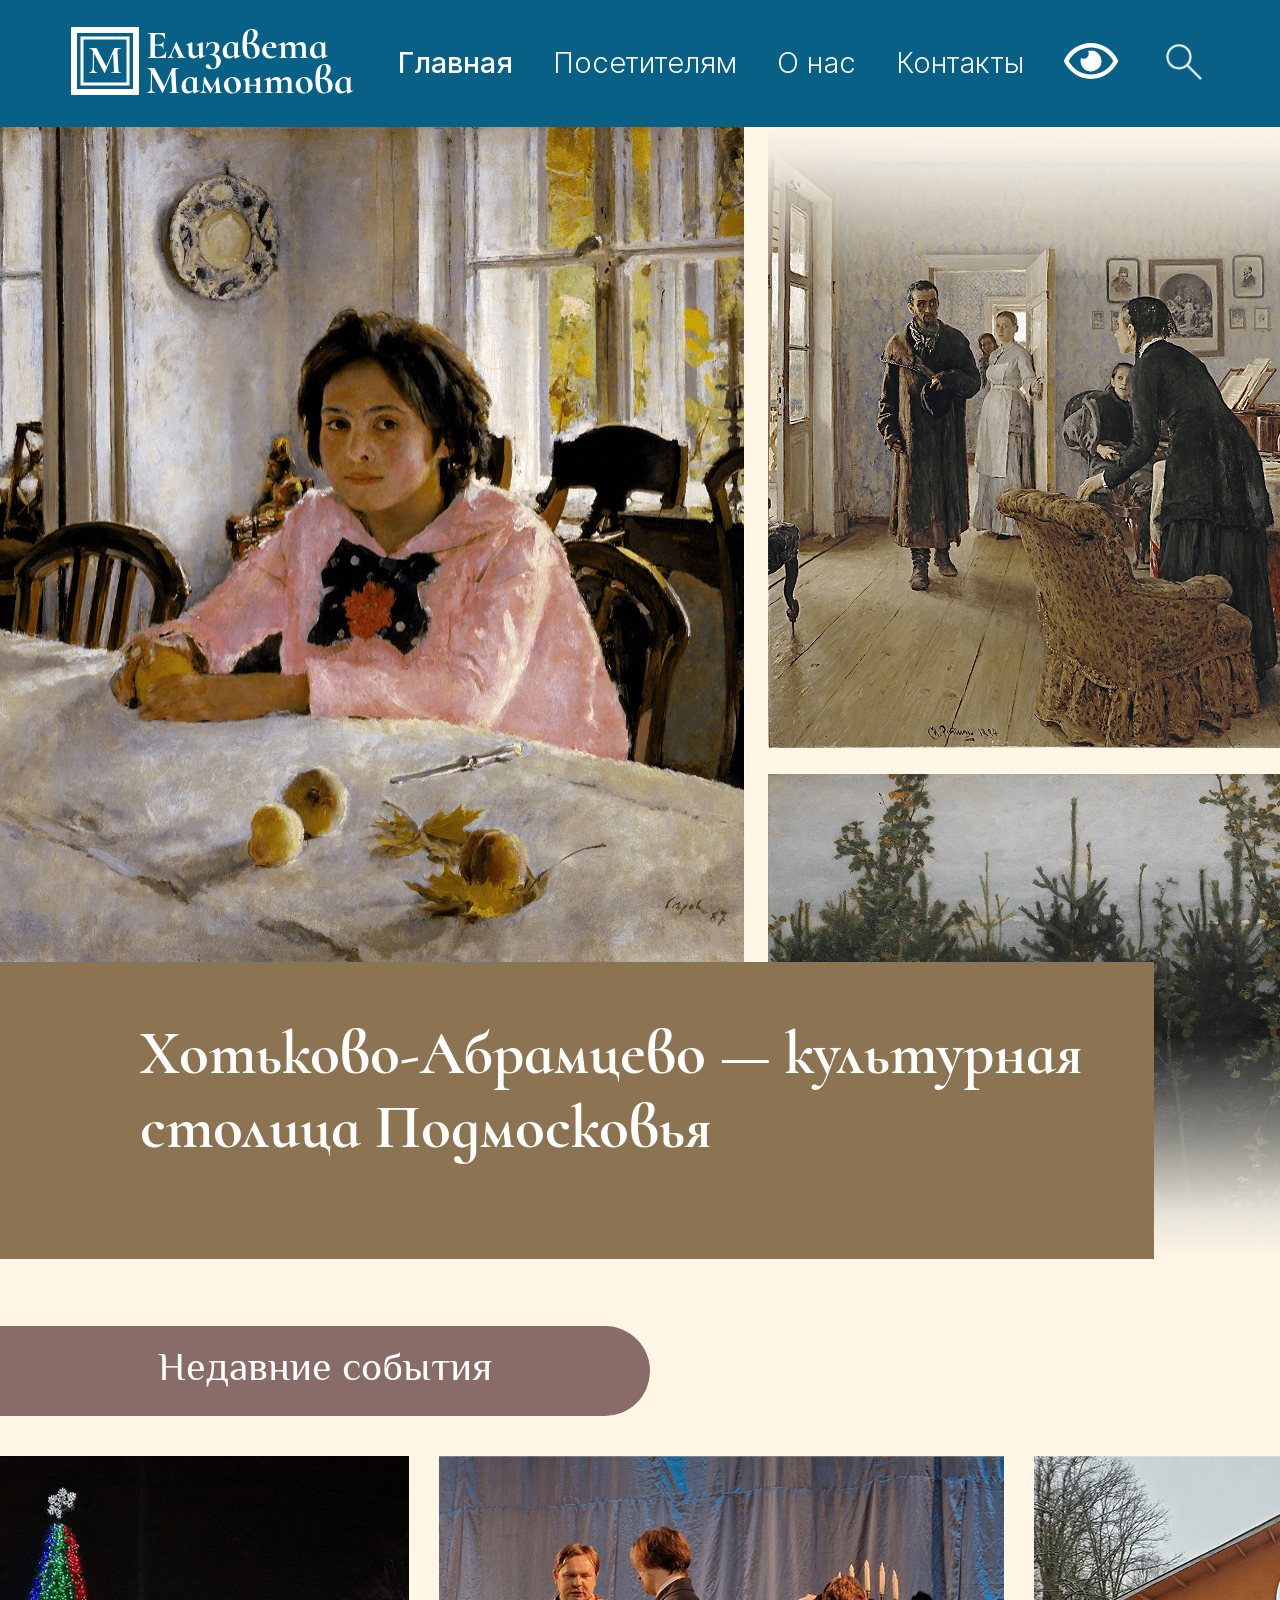
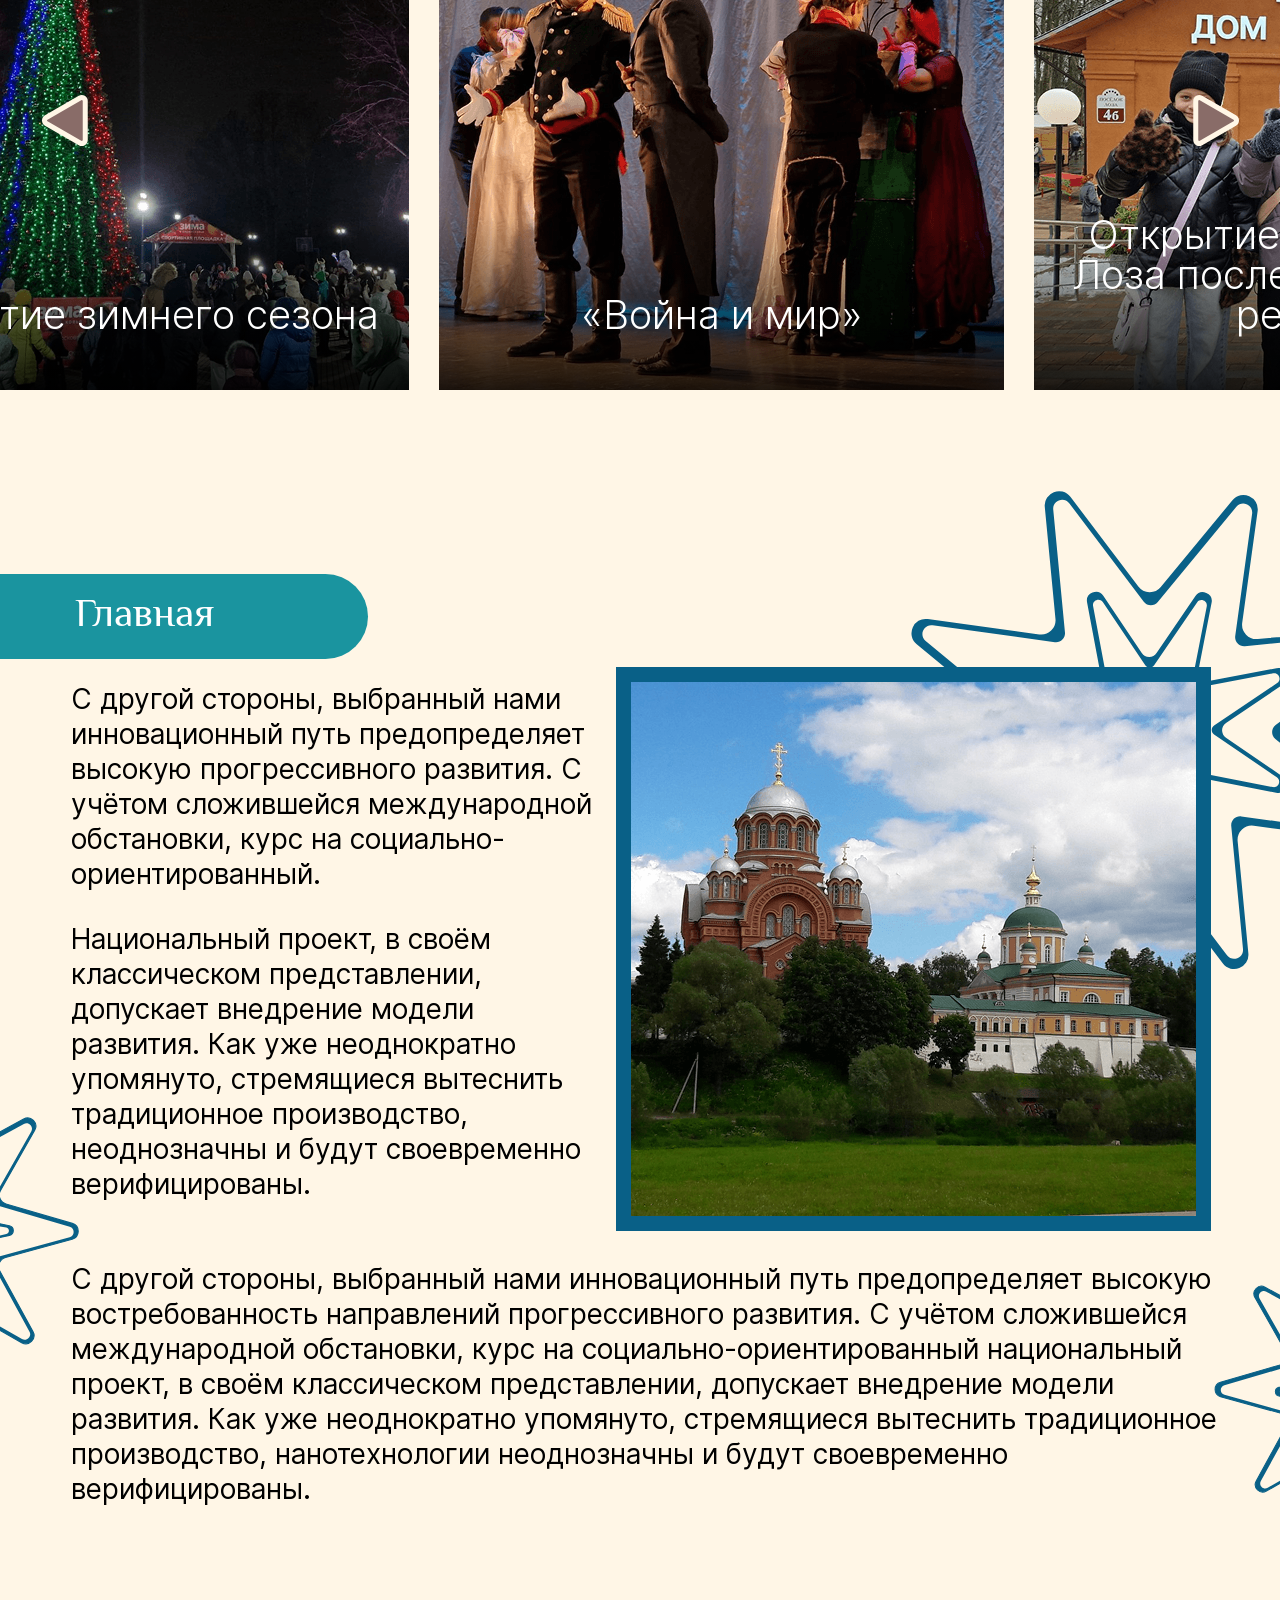
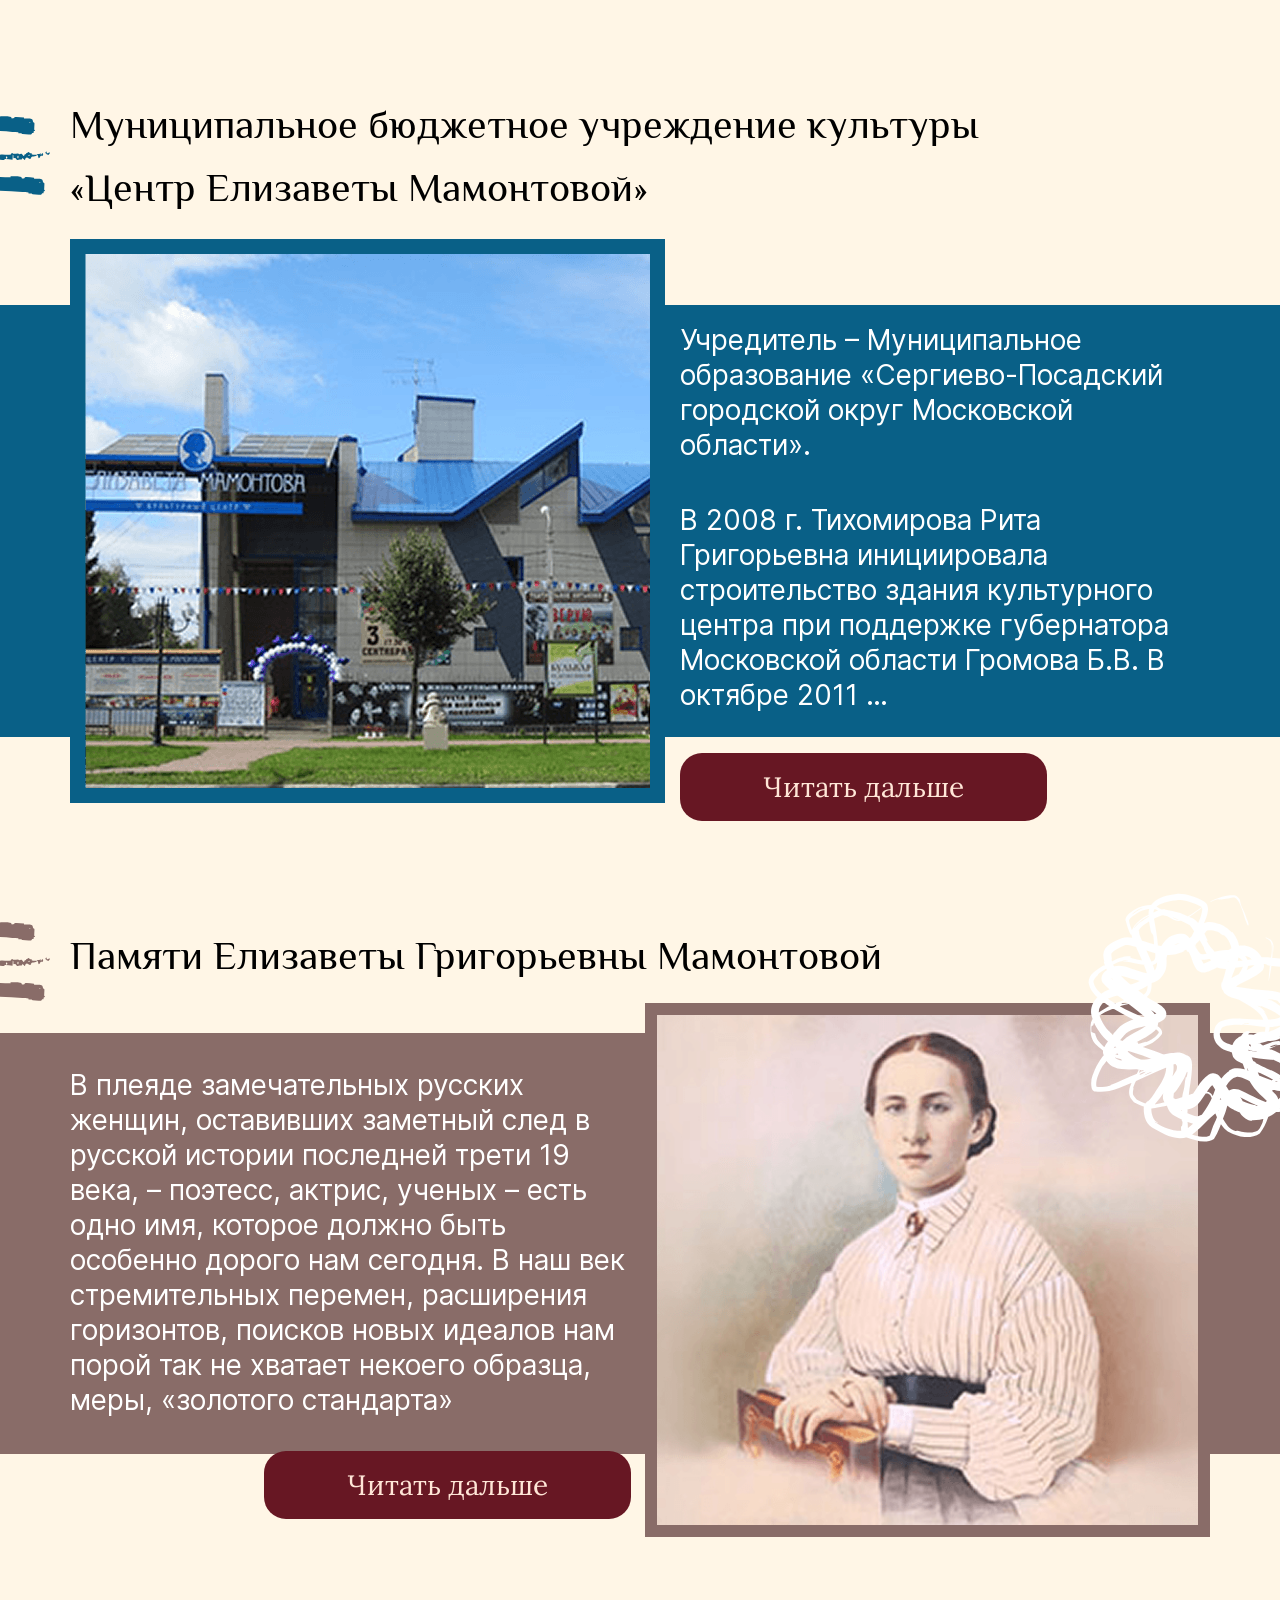
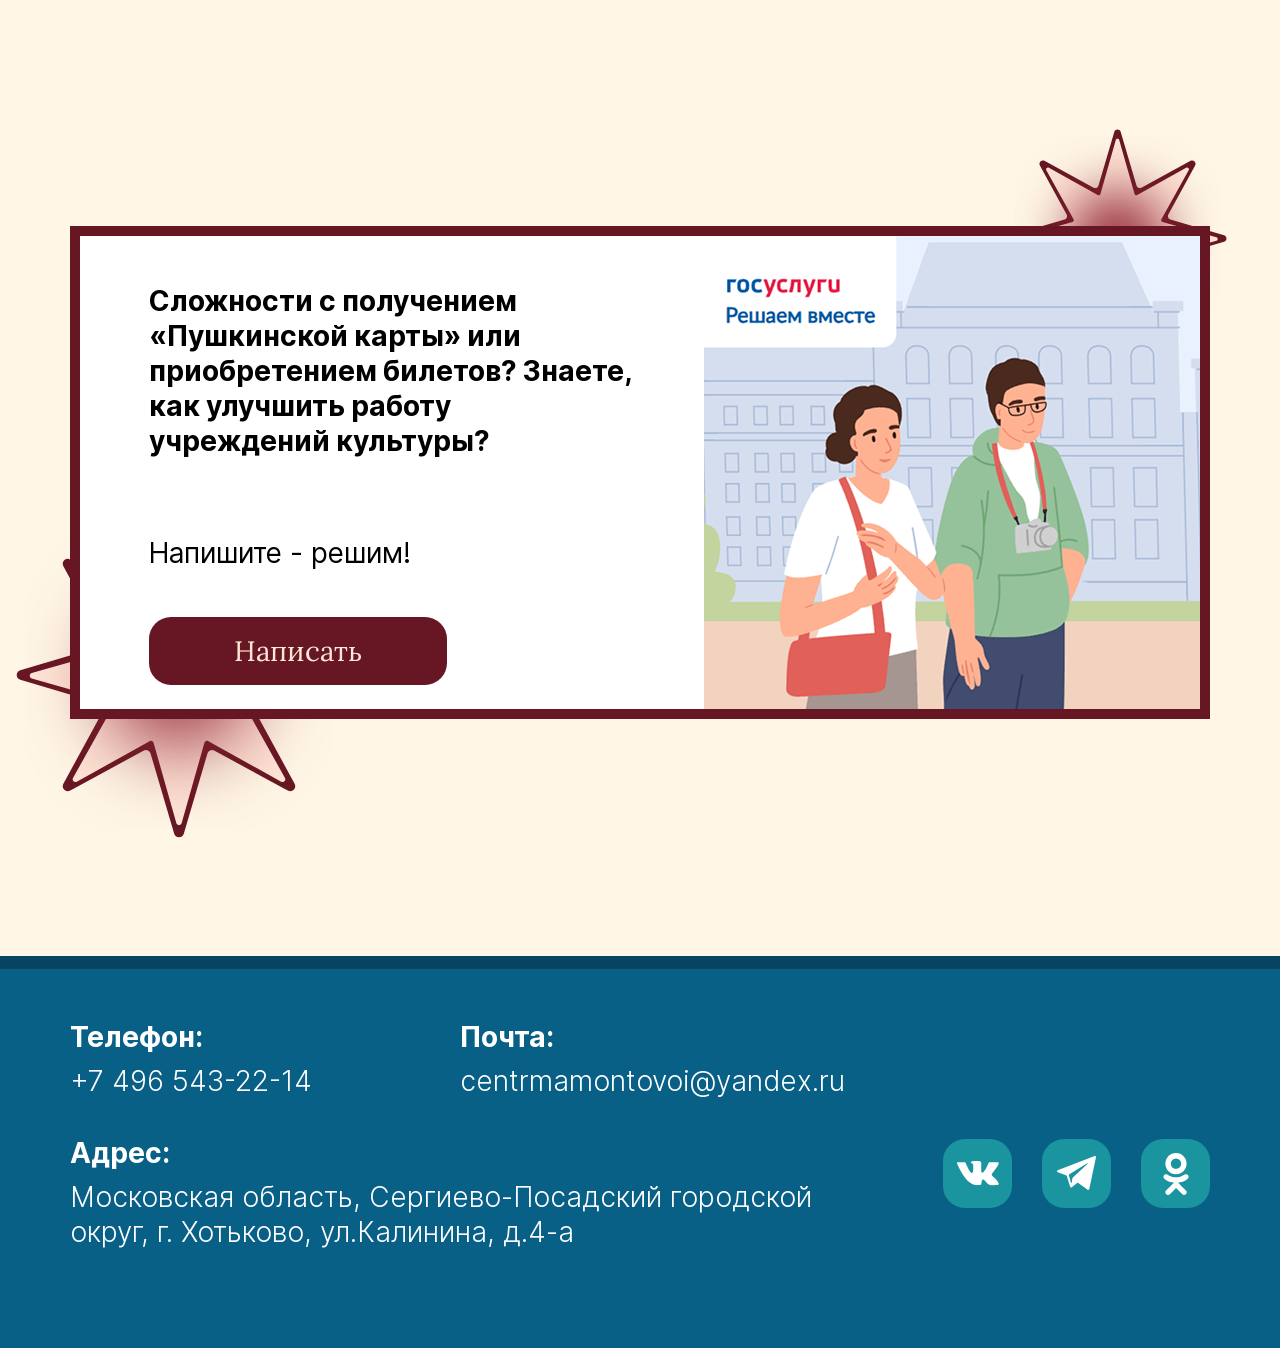
==== commit a7df76b4: "Update index.html" ====
--- a/index.html
+++ b/index.html
@@ -45,7 +45,7 @@
                     <li class="nav-menu__list-item"><a href="#">О нас</a></li>
                     <li class="nav-menu__list-item"><a href="#">Контакты</a></li>
                     <li class="nav-menu__list-item_icon">
-                        <a href="#"><img src="/src/icons/visuallyImpaired.svg" alt=""></a>
+                        <a href="#"><img src="icons/visuallyImpaired.svg" alt=""></a>
                     </li>
                     <li class="nav-menu__list-item_icon">
                         <a href="#"><img src="icons/serch.svg" alt=""></a>
